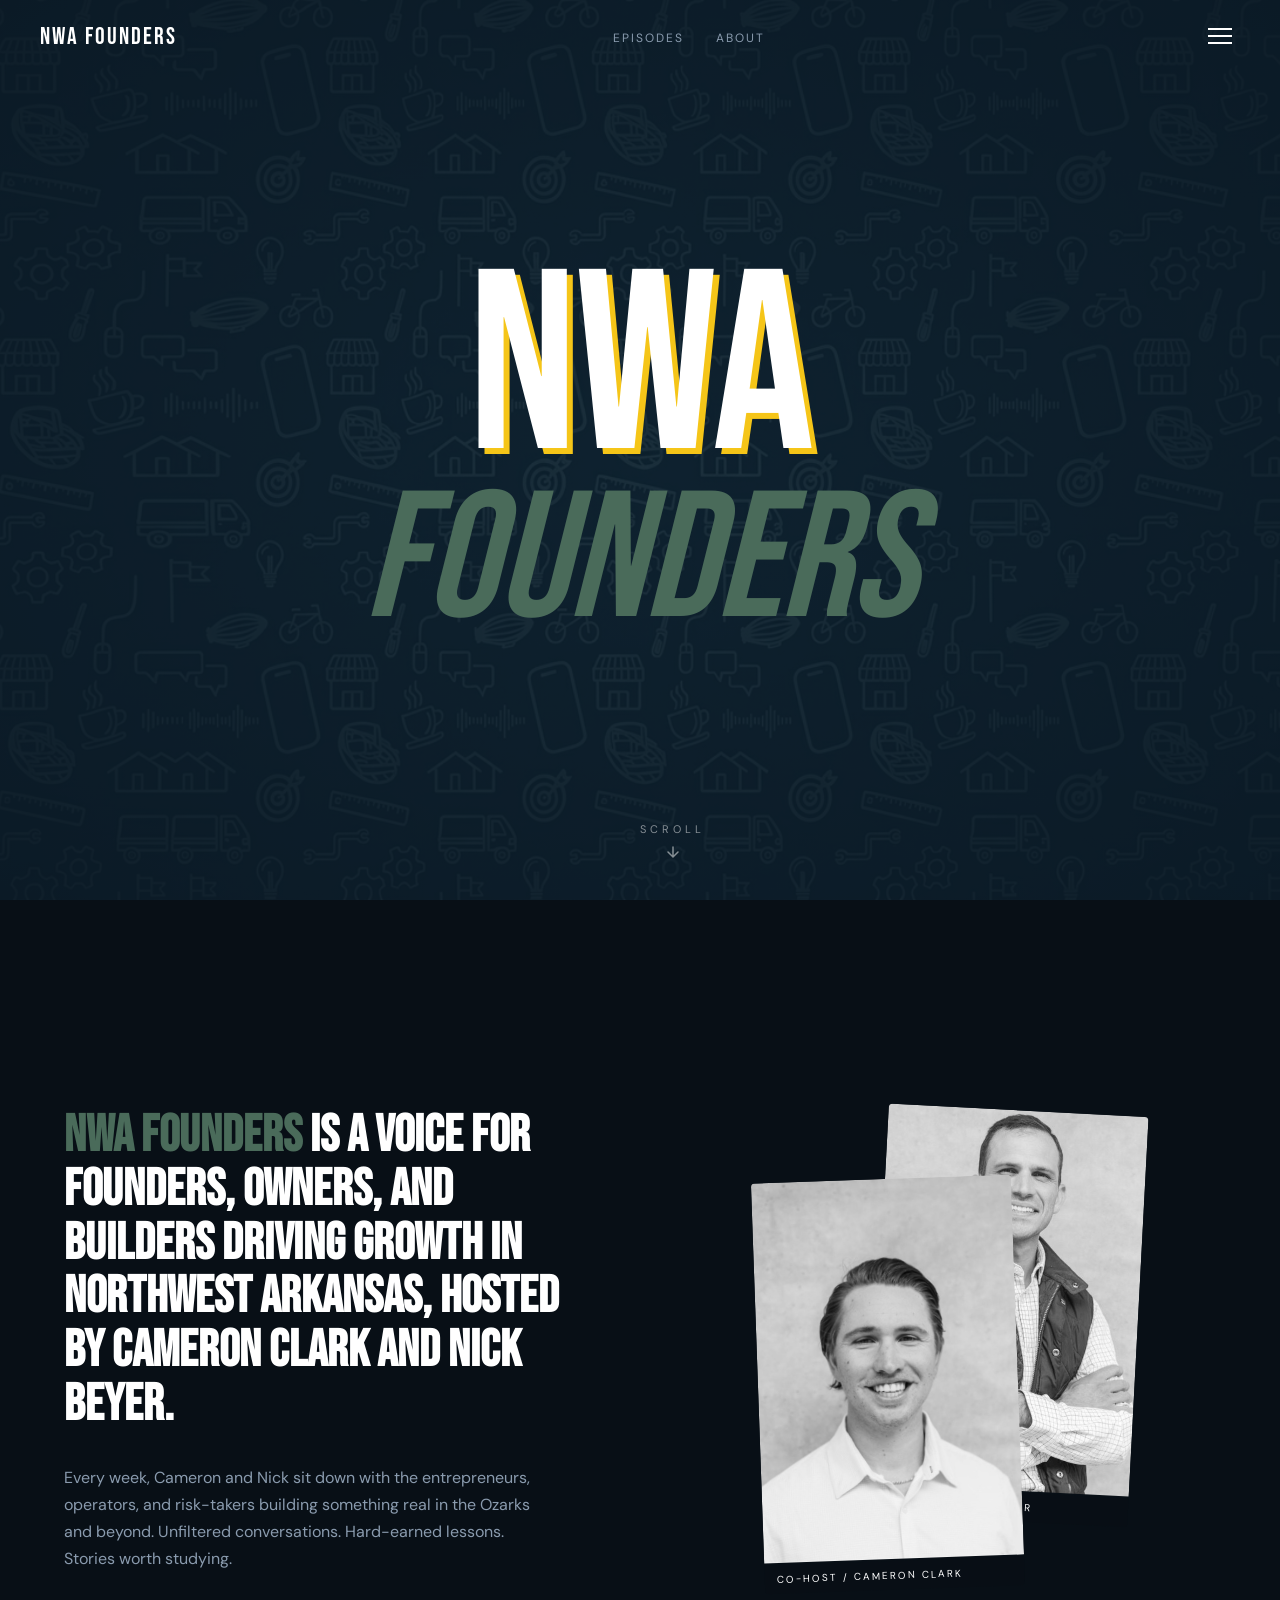
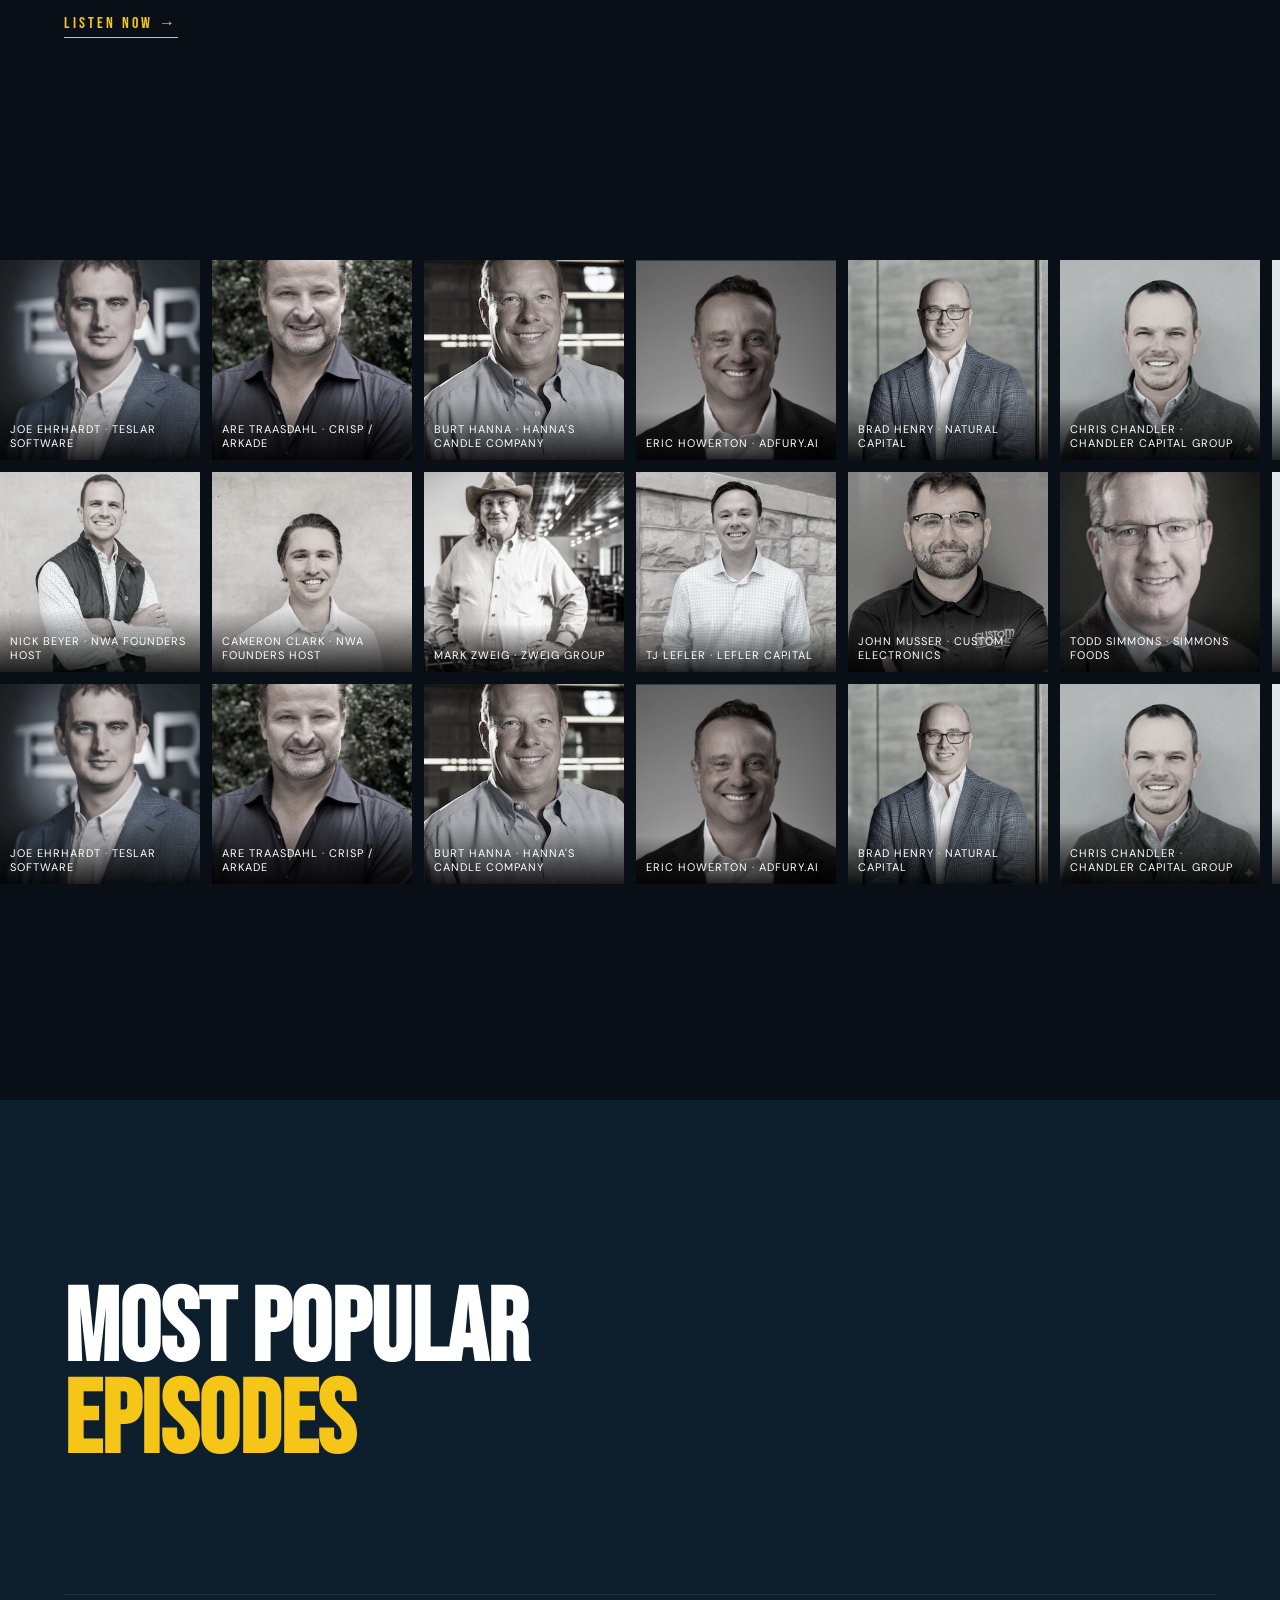
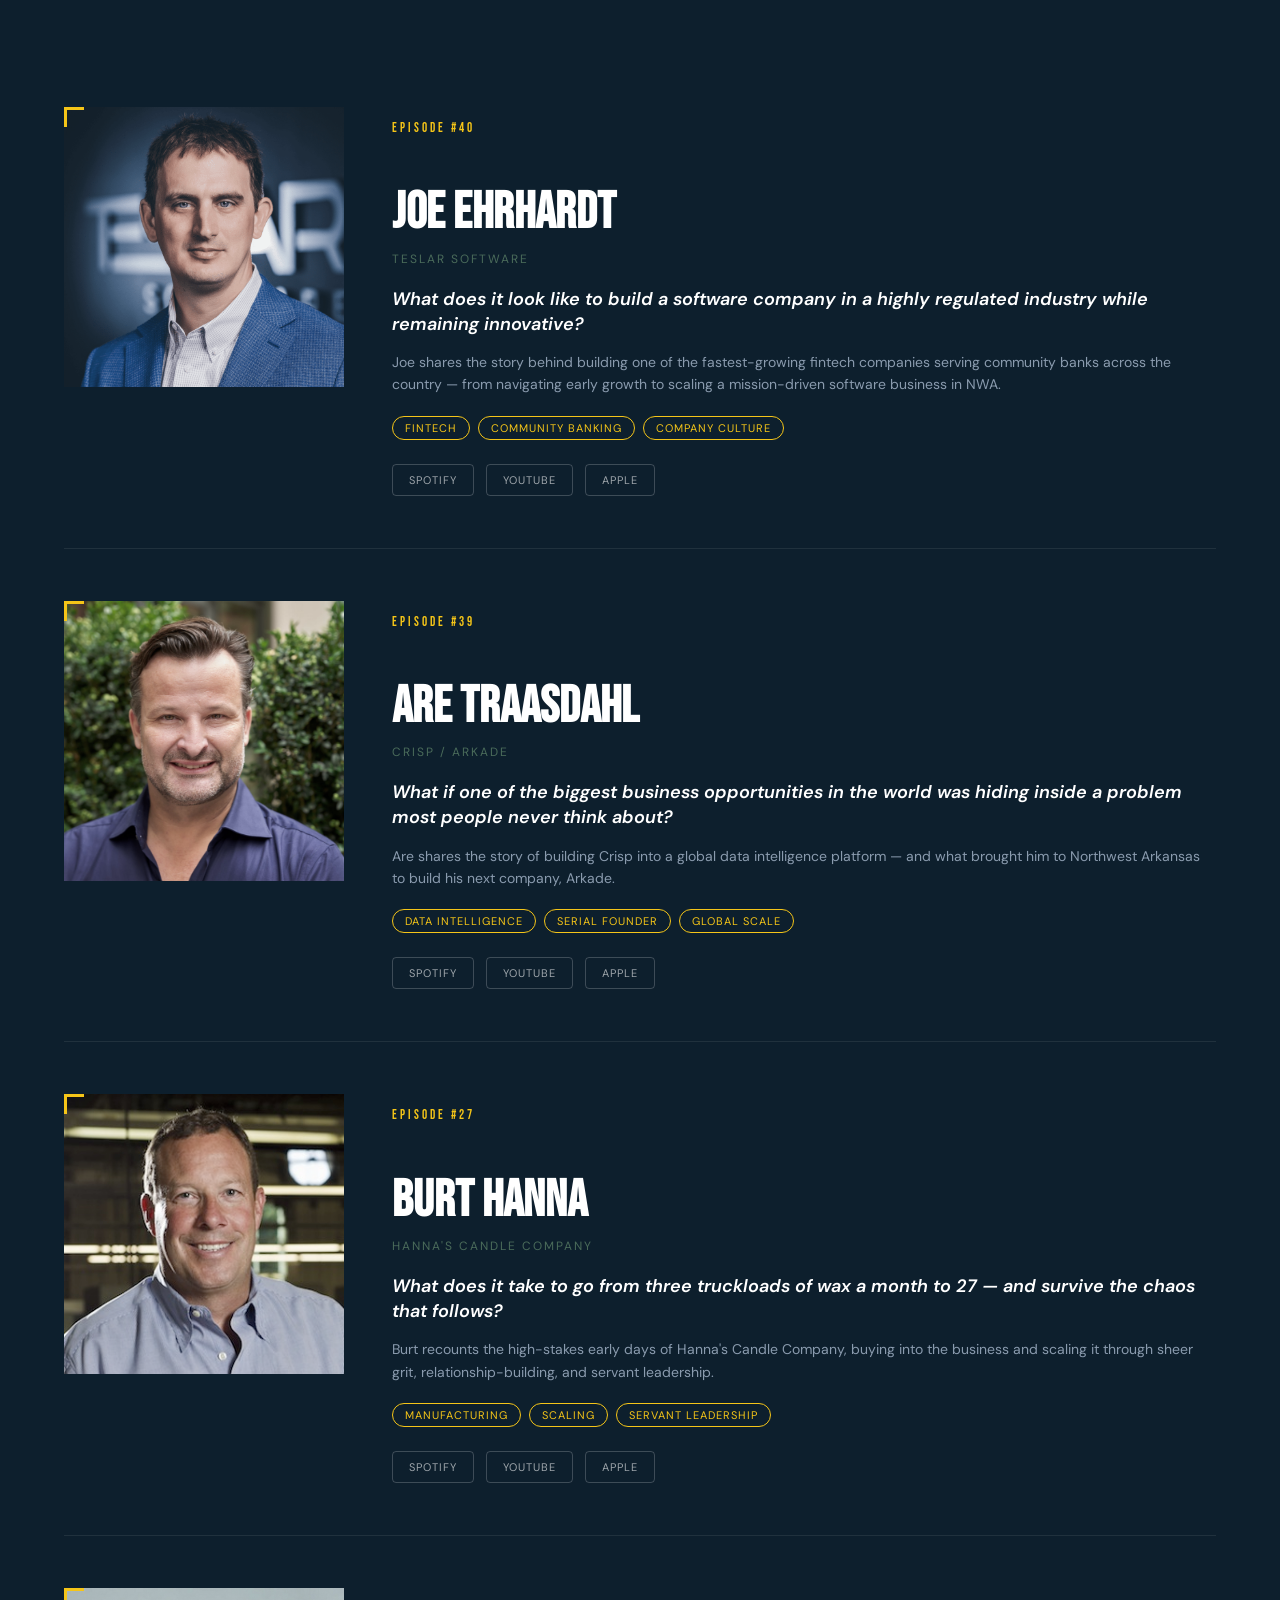
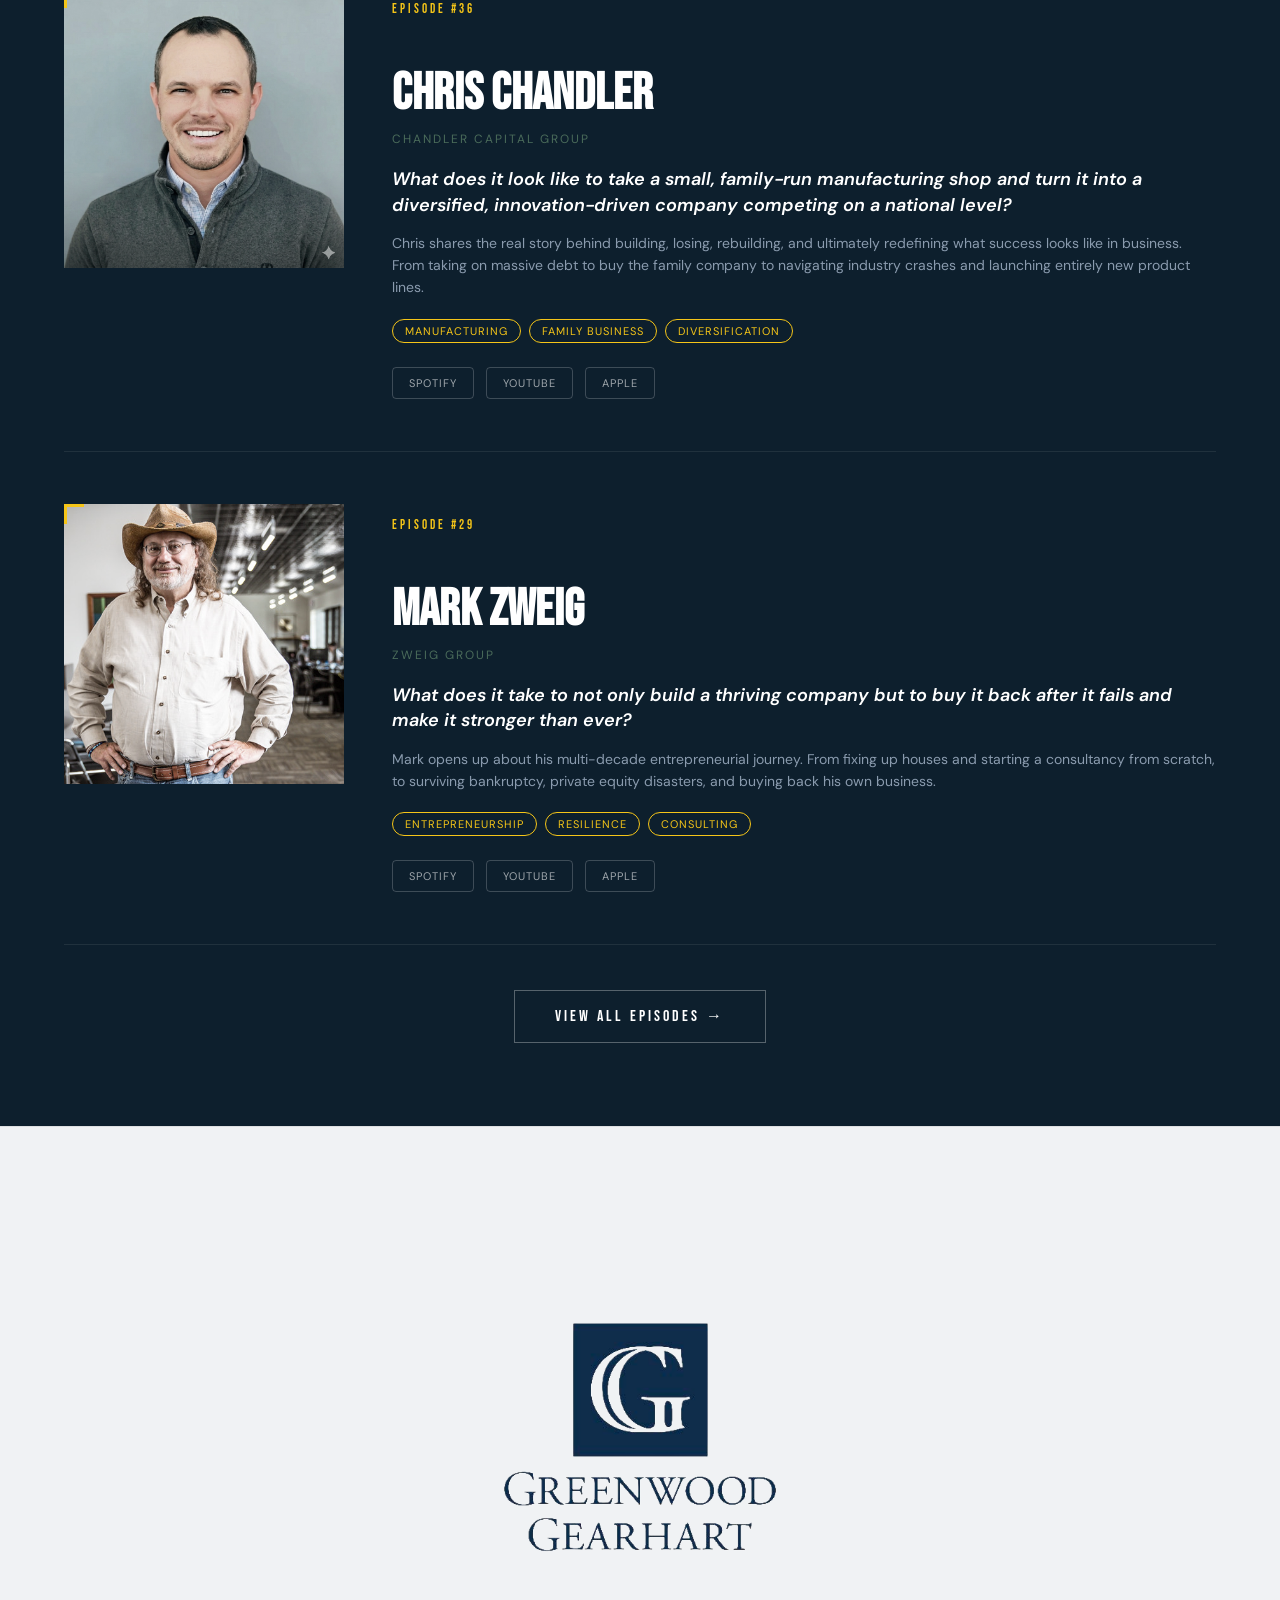
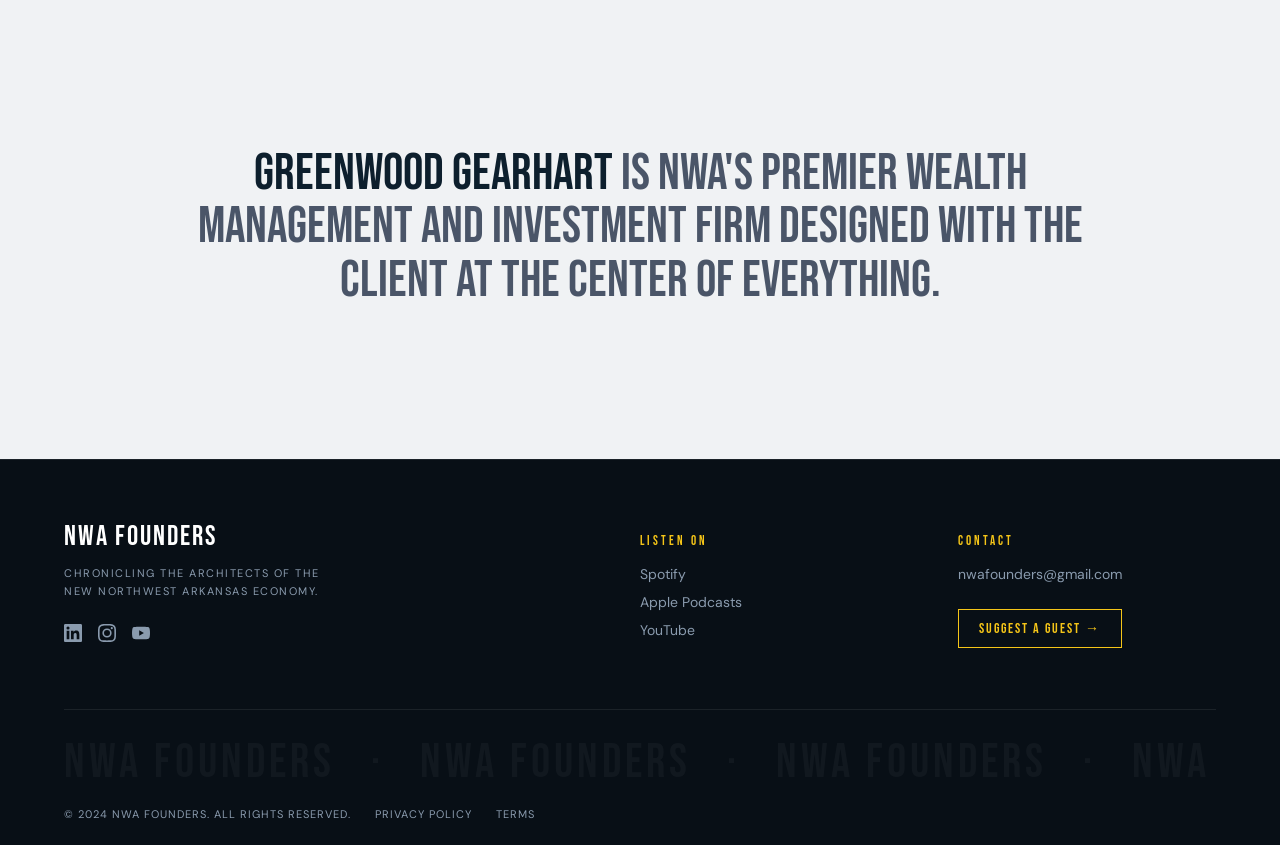
==== index.html @ 48327f78 "Initial build: NWA Founders website" ====
<!DOCTYPE html>
<html lang="en">
<head>
  <meta charset="UTF-8">
  <meta name="viewport" content="width=device-width, initial-scale=1.0">
  <meta name="description" content="NWA Founders — A voice for Founders, Owners &amp; Builders driving growth in Northwest Arkansas. Hosted by Cameron Clark and Nick Beyer.">
  <meta property="og:title" content="NWA Founders Podcast">
  <meta property="og:description" content="A voice for Founders, Owners &amp; Builders in Northwest Arkansas.">
  <meta property="og:image" content="assets/images/sponsor/greenwood-gearheart.png">
  <meta property="og:url" content="https://[username].github.io/nwa-founders">
  <title>NWA Founders</title>
  <link rel="preconnect" href="https://fonts.googleapis.com">
  <link rel="preconnect" href="https://fonts.gstatic.com" crossorigin>
  <link rel="icon" type="image/png" href="assets/images/nwa-founders-logo.jpg">
  <link rel="stylesheet" href="css/styles.css">
  <link rel="stylesheet" href="css/animations.css">
</head>
<body>

  <nav id="main-nav">
    <a href="index.html" class="nav-logo">NWA FOUNDERS</a>
    <ul class="nav-links">
      <li><a href="episodes.html">Episodes</a></li>
      <li><a href="about.html">About</a></li>
    </ul>
    <button class="hamburger" id="hamburger" aria-label="Menu">
      <span></span><span></span><span></span>
    </button>
  </nav>

  <div class="menu-overlay" id="menu-overlay">
    <a href="index.html">Home</a>
    <a href="episodes.html">Episodes</a>
    <a href="about.html">About</a>
    <a href="mailto:nwafounders@gmail.com?subject=Guest Suggestion">Suggest a Guest</a>
    <a href="mailto:nwafounders@gmail.com">Contact</a>
  </div>

  <section id="hero">
    <div class="hero-bg"></div>
    <div class="hero-content">
      <div class="hero-logo animate-in delay-1">
        <span class="hero-nwa">NWA</span>
        <span class="hero-founders">FOUNDERS</span>
      </div>
    </div>
    <div class="hero-scroll animate-in delay-3">
      <span class="scroll-text">SCROLL</span>
      <svg width="16" height="16" viewBox="0 0 16 16" fill="none">
        <path d="M8 3v10M3 8l5 5 5-5" stroke="white" stroke-width="1.5" stroke-linecap="round"/>
      </svg>
    </div>
  </section>

  <section id="about">
    <div class="about-inner">
      <div class="about-left">
        <h2 class="about-statement">
          <span class="about-name">NWA FOUNDERS</span> IS A VOICE FOR FOUNDERS, OWNERS, AND BUILDERS DRIVING GROWTH IN NORTHWEST ARKANSAS, HOSTED BY CAMERON CLARK AND NICK BEYER.
        </h2>
        <p class="about-body">
          Every week, Cameron and Nick sit down with the entrepreneurs, operators, and risk-takers building something real in the Ozarks and beyond. Unfiltered conversations. Hard-earned lessons. Stories worth studying.
        </p>
        <a href="episodes.html" class="about-cta">LISTEN NOW →</a>
      </div>
      <div class="about-right">
        <div class="host-photos">
          <div class="host-card host-back">
            <img src="assets/images/hosts/nick-beyer.jpg" alt="Nick Beyer" loading="lazy" />
            <span class="host-label">CO-HOST / NICK BEYER</span>
          </div>
          <div class="host-card host-front">
            <img src="assets/images/hosts/cameron-clark.jpg" alt="Cameron Clark" loading="lazy" />
            <span class="host-label">CO-HOST / CAMERON CLARK</span>
          </div>
        </div>
      </div>
    </div>
  </section>

  <section id="marquee-section">
    <div class="marquee-row marquee-left">
      <div class="marquee-track" id="track-1"></div>
    </div>
    <div class="marquee-row marquee-right">
      <div class="marquee-track" id="track-2"></div>
    </div>
    <div class="marquee-row marquee-left">
      <div class="marquee-track" id="track-3"></div>
    </div>
  </section>

  <section id="episodes">
    <div class="episodes-header">
      <h2 class="episodes-title">MOST POPULAR<br><span class="episodes-title-gold">EPISODES</span></h2>
    </div>
    <div class="episodes-list" id="featured-episodes">
      <!-- JS will inject 3 hardcoded featured episodes here -->
    </div>
    <div class="episodes-more">
      <a href="episodes.html" class="btn-outline">VIEW ALL EPISODES →</a>
    </div>
  </section>

  <section id="sponsor">
    <div class="sponsor-inner">
      <a href="https://greenwoodgearhart.com" target="_blank" class="sponsor-logo-link">
        <img src="assets/images/sponsor/greenwood-gearheart.png" alt="Greenwood Gearhart" class="sponsor-logo" loading="lazy" />
      </a>
      <p class="sponsor-statement"><span class="sponsor-name">GREENWOOD GEARHART</span> IS NWA'S PREMIER WEALTH MANAGEMENT AND INVESTMENT FIRM DESIGNED WITH THE CLIENT AT THE CENTER OF EVERYTHING.</p>
    </div>
  </section>

  <footer id="footer">
    <div class="footer-inner">
      <div class="footer-brand">
        <span class="footer-logo">NWA FOUNDERS</span>
        <p class="footer-tagline">CHRONICLING THE ARCHITECTS OF THE NEW NORTHWEST ARKANSAS ECONOMY.</p>
        <div class="footer-social">
          <a href="https://www.linkedin.com/company/nwa-founders/" target="_blank" aria-label="LinkedIn">
            <svg width="18" height="18" viewBox="0 0 24 24" fill="currentColor"><path d="M20.447 20.452h-3.554v-5.569c0-1.328-.027-3.037-1.852-3.037-1.853 0-2.136 1.445-2.136 2.939v5.667H9.351V9h3.414v1.561h.046c.477-.9 1.637-1.85 3.37-1.85 3.601 0 4.267 2.37 4.267 5.455v6.286zM5.337 7.433a2.062 2.062 0 01-2.063-2.065 2.064 2.064 0 112.063 2.065zm1.782 13.019H3.555V9h3.564v11.452zM22.225 0H1.771C.792 0 0 .774 0 1.729v20.542C0 23.227.792 24 1.771 24h20.451C23.2 24 24 23.227 24 22.271V1.729C24 .774 23.2 0 22.222 0h.003z"/></svg>
          </a>
          <a href="https://www.instagram.com/NWAFounders" target="_blank" aria-label="Instagram">
            <svg width="18" height="18" viewBox="0 0 24 24" fill="currentColor"><path d="M12 2.163c3.204 0 3.584.012 4.85.07 3.252.148 4.771 1.691 4.919 4.919.058 1.265.069 1.645.069 4.849 0 3.205-.012 3.584-.069 4.849-.149 3.225-1.664 4.771-4.919 4.919-1.266.058-1.644.07-4.85.07-3.204 0-3.584-.012-4.849-.07-3.26-.149-4.771-1.699-4.919-4.92-.058-1.265-.07-1.644-.07-4.849 0-3.204.013-3.583.07-4.849.149-3.227 1.664-4.771 4.919-4.919 1.266-.057 1.645-.069 4.849-.069zm0-2.163c-3.259 0-3.667.014-4.947.072-4.358.2-6.78 2.618-6.98 6.98-.059 1.281-.073 1.689-.073 4.948 0 3.259.014 3.668.072 4.948.2 4.358 2.618 6.78 6.98 6.98 1.281.058 1.689.072 4.948.072 3.259 0 3.668-.014 4.948-.072 4.354-.2 6.782-2.618 6.979-6.98.059-1.28.073-1.689.073-4.948 0-3.259-.014-3.667-.072-4.947-.196-4.354-2.617-6.78-6.979-6.98-1.281-.059-1.69-.073-4.949-.073zm0 5.838a6.162 6.162 0 100 12.324 6.162 6.162 0 000-12.324zM12 16a4 4 0 110-8 4 4 0 010 8zm6.406-11.845a1.44 1.44 0 100 2.881 1.44 1.44 0 000-2.881z"/></svg>
          </a>
          <a href="https://www.youtube.com/channel/UC9_jiHttOOT7O-f7s6WTLXw" target="_blank" aria-label="YouTube">
            <svg width="18" height="18" viewBox="0 0 24 24" fill="currentColor"><path d="M23.495 6.205a3.007 3.007 0 00-2.088-2.088c-1.87-.501-9.396-.501-9.396-.501s-7.507-.01-9.396.501A3.007 3.007 0 00.527 6.205a31.247 31.247 0 00-.522 5.805 31.247 31.247 0 00.522 5.783 3.007 3.007 0 002.088 2.088c1.868.502 9.396.502 9.396.502s7.506 0 9.396-.502a3.007 3.007 0 002.088-2.088 31.247 31.247 0 00.5-5.783 31.247 31.247 0 00-.5-5.805zM9.609 15.601V8.408l6.264 3.602z"/></svg>
          </a>
        </div>
      </div>
      <div class="footer-listen">
        <p class="footer-col-title">LISTEN ON</p>
        <a href="https://open.spotify.com/show/4zJaXxp2mWZzPlL6FvIxiC" target="_blank" class="footer-link">Spotify</a>
        <a href="https://podcasts.apple.com/us/podcast/nwa-founders/id1778543715" target="_blank" class="footer-link">Apple Podcasts</a>
        <a href="https://www.youtube.com/channel/UC9_jiHttOOT7O-f7s6WTLXw" target="_blank" class="footer-link">YouTube</a>
      </div>
      <div class="footer-contact">
        <p class="footer-col-title">CONTACT</p>
        <a href="mailto:nwafounders@gmail.com" class="footer-link">nwafounders@gmail.com</a>
        <a href="mailto:nwafounders@gmail.com?subject=Guest Suggestion" class="footer-cta">SUGGEST A GUEST →</a>
      </div>
    </div>
    <div class="footer-bottom">
      <div class="footer-marquee-text">NWA FOUNDERS &nbsp;&nbsp;·&nbsp;&nbsp; NWA FOUNDERS &nbsp;&nbsp;·&nbsp;&nbsp; NWA FOUNDERS &nbsp;&nbsp;·&nbsp;&nbsp; NWA FOUNDERS &nbsp;&nbsp;·&nbsp;&nbsp; NWA FOUNDERS &nbsp;&nbsp;·&nbsp;&nbsp;</div>
      <div class="footer-legal">
        <span>© 2024 NWA FOUNDERS. ALL RIGHTS RESERVED.</span>
        <a href="#">PRIVACY POLICY</a>
        <a href="#">TERMS</a>
      </div>
    </div>
  </footer>

  <script src="js/marquee.js"></script>
  <script src="js/main.js"></script>
</body>
</html>
---- css/styles.css ----
@import url('https://fonts.googleapis.com/css2?family=Bebas+Neue&family=DM+Sans:ital,opsz,wght@0,9..40,300;0,9..40,400;0,9..40,500;0,9..40,600;1,9..40,400&display=swap');

:root {
  --navy: #0D1F2D;
  --navy-dark: #080F16;
  --navy-mid: #132534;
  --navy-card: #0A1A28;
  --gold: #F5C518;
  --sage: #4A6B5A;
  --white: #FFFFFF;
  --gray: #8A9BAE;
  --border: rgba(255, 255, 255, 0.08);
  --font-display: 'Bebas Neue', sans-serif;
  --font-body: 'DM Sans', sans-serif;
}

*,
*::before,
*::after {
  box-sizing: border-box;
}

body {
  margin: 0;
  padding: 0;
  background: var(--navy);
  color: var(--white);
  font-family: var(--font-body);
}

html {
  scroll-behavior: smooth;
}

section {
  min-height: 100vh;
}

img {
  max-width: 100%;
  display: block;
}

/* ── Navigation ── */
nav {
  position: fixed;
  top: 0;
  width: 100%;
  z-index: 1000;
  padding: 20px 40px;
  display: flex;
  justify-content: space-between;
  align-items: center;
  transition: background 0.3s ease;
}

nav.scrolled {
  background: rgba(8, 15, 22, 0.95);
  backdrop-filter: blur(10px);
  border-bottom: 1px solid var(--border);
}

.nav-logo {
  font-family: var(--font-display);
  font-size: 24px;
  color: var(--white);
  letter-spacing: 2px;
  text-decoration: none;
}

.nav-links {
  display: flex;
  gap: 32px;
  list-style: none;
  margin: 0;
  padding: 0;
}

.nav-links a {
  color: var(--gray);
  font-size: 12px;
  letter-spacing: 2px;
  text-transform: uppercase;
  text-decoration: none;
  transition: color 0.2s;
}

.nav-links a:hover {
  color: var(--white);
}

.hamburger {
  cursor: pointer;
  display: flex;
  flex-direction: column;
  gap: 5px;
  background: none;
  border: none;
  padding: 8px;
}

.hamburger span {
  width: 24px;
  height: 2px;
  background: var(--white);
  display: block;
  transition: all 0.3s ease;
}

.hamburger.open span:nth-child(1) {
  transform: rotate(45deg) translate(5px, 5px);
}

.hamburger.open span:nth-child(2) {
  opacity: 0;
}

.hamburger.open span:nth-child(3) {
  transform: rotate(-45deg) translate(5px, -5px);
}

/* ── Menu Overlay ── */
.menu-overlay {
  position: fixed;
  inset: 0;
  background: rgba(8, 15, 22, 0.98);
  z-index: 999;
  display: flex;
  flex-direction: column;
  justify-content: center;
  align-items: center;
  gap: 40px;
  opacity: 0;
  pointer-events: none;
  transition: opacity 0.3s ease;
}

.menu-overlay.open {
  opacity: 1;
  pointer-events: all;
}

.menu-overlay a {
  font-family: var(--font-display);
  font-size: clamp(36px, 6vw, 72px);
  color: var(--white);
  text-decoration: none;
  letter-spacing: 3px;
  transition: color 0.2s;
}

.menu-overlay a:hover {
  color: var(--gold);
}

/* ── Hero ── */
#hero {
  position: relative;
  height: 100vh;
  display: flex;
  align-items: center;
  justify-content: center;
  overflow: hidden;
}

.hero-bg {
  position: absolute;
  inset: 0;
  background-image: url('../assets/images/background-pattern.png');
  background-size: cover;
  background-position: center;
  opacity: 0.35;
  z-index: 0;
}

.hero-bg::after {
  content: '';
  position: absolute;
  inset: 0;
  background: radial-gradient(ellipse at center, rgba(19, 37, 52, 0.4) 0%, rgba(8, 15, 22, 0.85) 100%);
  z-index: 1;
}

.hero-content {
  position: relative;
  z-index: 2;
  text-align: center;
  display: flex;
  flex-direction: column;
  align-items: center;
}

.hero-logo {
  display: flex;
  flex-direction: column;
  align-items: center;
  line-height: 0.88;
}

.hero-nwa {
  font-family: var(--font-display);
  font-size: clamp(120px, 20vw, 280px);
  color: var(--white);
  letter-spacing: -2px;
  display: block;
  text-shadow: 6px 6px 0px var(--gold);
}

.hero-founders {
  font-family: var(--font-display);
  font-size: clamp(80px, 14vw, 200px);
  color: var(--sage);
  letter-spacing: -1px;
  display: block;
  font-style: italic;
}

.hero-scroll {
  position: absolute;
  bottom: 40px;
  left: 50%;
  transform: translateX(-50%);
  display: flex;
  flex-direction: column;
  align-items: center;
  gap: 8px;
  z-index: 2;
}

.scroll-text {
  font-family: var(--font-body);
  font-size: 11px;
  letter-spacing: 4px;
  color: rgba(255, 255, 255, 0.5);
  text-transform: uppercase;
}

.hero-scroll svg {
  animation: bounce 1.5s ease-in-out infinite;
}

.hero-scroll svg path {
  stroke: rgba(255, 255, 255, 0.5);
}

/* ── About ── */
#about {
  background: var(--navy-dark);
  min-height: 100vh;
  display: flex;
  align-items: center;
  padding: 80px 5vw;
}

.about-inner {
  display: grid;
  grid-template-columns: 1fr 1fr;
  gap: 80px;
  max-width: 1440px;
  margin: 0 auto;
  width: 100%;
  align-items: center;
}

.about-statement {
  font-family: var(--font-display);
  font-size: clamp(28px, 4vw, 56px);
  line-height: 1.05;
  color: var(--white);
  margin-bottom: 32px;
}

.about-name {
  color: var(--sage);
}

.about-body {
  font-family: var(--font-body);
  font-size: 16px;
  color: var(--gray);
  line-height: 1.7;
  max-width: 480px;
  margin-bottom: 40px;
}

.about-cta {
  font-family: var(--font-display);
  font-size: 16px;
  letter-spacing: 3px;
  color: var(--gold);
  text-decoration: none;
  border-bottom: 1px solid var(--gold);
  padding-bottom: 4px;
  transition: opacity 0.2s;
}

.about-cta:hover {
  opacity: 0.7;
}

.about-right {
  display: flex;
  justify-content: center;
  align-items: center;
}

.host-photos {
  position: relative;
  width: 380px;
  height: 480px;
}

.host-card {
  position: absolute;
  width: 260px;
  overflow: hidden;
  border-radius: 4px;
}

.host-card img {
  width: 100%;
  height: 380px;
  object-fit: cover;
  object-position: top;
  filter: grayscale(100%);
}

.host-label {
  display: block;
  background: rgba(8, 15, 22, 0.9);
  color: var(--white);
  font-family: var(--font-body);
  font-size: 10px;
  letter-spacing: 2px;
  text-transform: uppercase;
  padding: 8px 12px;
  margin-top: 2px;
}

.host-back {
  top: 0;
  right: 0;
  transform: rotate(3deg);
  z-index: 1;
}

.host-front {
  bottom: 0;
  left: 0;
  transform: rotate(-2deg);
  z-index: 2;
}

.host-card:hover {
  z-index: 3;
  transition: transform 0.3s ease;
}

.host-front:hover {
  transform: rotate(-2deg) scale(1.02);
}

/* ── Marquee ── */
#marquee-section {
  background: var(--navy-dark);
  padding: 60px 0;
  overflow: hidden;
}

.marquee-row {
  overflow: hidden;
  margin-bottom: 12px;
}

.marquee-track {
  display: flex;
  gap: 12px;
  width: max-content;
}

.marquee-left .marquee-track {
  animation: marqueeLeft 30s linear infinite;
}

.marquee-right .marquee-track {
  animation: marqueeRight 30s linear infinite;
}

.marquee-tile {
  width: 200px;
  height: 200px;
  flex-shrink: 0;
  overflow: hidden;
  position: relative;
  background: var(--navy-mid);
}

.marquee-tile img {
  width: 100%;
  height: 100%;
  object-fit: cover;
  filter: grayscale(80%);
  transition: filter 0.3s;
}

.marquee-tile:hover img {
  filter: grayscale(0%);
}

.marquee-tile-label {
  position: absolute;
  bottom: 0;
  left: 0;
  right: 0;
  background: linear-gradient(transparent, rgba(0, 0, 0, 0.85));
  padding: 24px 10px 10px;
  font-family: var(--font-body);
  font-size: 11px;
  letter-spacing: 1px;
  text-transform: uppercase;
  color: var(--white);
}

/* ── Episodes ── */
#episodes {
  background: var(--navy);
  padding: 100px 5vw;
}

.episodes-header {
  max-width: 1440px;
  margin: 0 auto 60px;
  padding-bottom: 40px;
  border-bottom: 1px solid var(--border);
}

.episodes-title {
  font-family: var(--font-display);
  font-size: clamp(48px, 8vw, 120px);
  line-height: 0.9;
  color: var(--white);
}

.episodes-title-gold {
  color: var(--gold);
  display: block;
}

.episodes-list {
  max-width: 1440px;
  margin: 0 auto;
}

.episode-card {
  display: grid;
  grid-template-columns: 280px 1fr;
  gap: 48px;
  padding: 52px 0;
  border-bottom: 1px solid var(--border);
  transition: background 0.3s;
}

.episode-card:hover {
  background: var(--navy-card);
  padding-left: 20px;
  padding-right: 20px;
  margin: 0 -20px;
  border-radius: 4px;
}

.episode-img {
  position: relative;
  width: 280px;
  height: 280px;
  overflow: hidden;
  flex-shrink: 0;
}

.episode-img img {
  width: 100%;
  height: 100%;
  object-fit: cover;
  object-position: top;
  filter: grayscale(30%);
  transition: filter 0.3s;
}

.episode-card:hover .episode-img img {
  filter: grayscale(0%);
}

.episode-img-corner {
  position: absolute;
  top: 0;
  left: 0;
  width: 20px;
  height: 20px;
  border-top: 3px solid var(--gold);
  border-left: 3px solid var(--gold);
}

.episode-num {
  font-family: var(--font-display);
  font-size: 13px;
  letter-spacing: 3px;
  color: var(--gold);
  margin-bottom: 10px;
}

.episode-guest {
  font-family: var(--font-display);
  font-size: clamp(32px, 4vw, 56px);
  color: var(--white);
  line-height: 1;
  margin-bottom: 6px;
}

.episode-company {
  font-family: var(--font-body);
  font-size: 12px;
  letter-spacing: 2px;
  text-transform: uppercase;
  color: var(--sage);
  margin-bottom: 20px;
}

.episode-hook {
  font-family: var(--font-body);
  font-size: 18px;
  color: var(--white);
  font-style: italic;
  font-weight: 600;
  line-height: 1.4;
  margin-bottom: 14px;
}

.episode-desc {
  font-family: var(--font-body);
  font-size: 14px;
  color: var(--gray);
  line-height: 1.6;
  margin-bottom: 20px;
  display: -webkit-box;
  -webkit-line-clamp: 3;
  -webkit-box-orient: vertical;
  overflow: hidden;
}

.episode-tags {
  display: flex;
  flex-wrap: wrap;
  gap: 8px;
  margin-bottom: 24px;
}

.episode-tag {
  border: 1px solid var(--gold);
  color: var(--gold);
  font-size: 11px;
  padding: 4px 12px;
  border-radius: 20px;
  font-family: var(--font-body);
  letter-spacing: 1px;
}

.episode-platforms {
  display: flex;
  gap: 12px;
}

.platform-btn {
  border: 1px solid rgba(255, 255, 255, 0.2);
  color: rgba(255, 255, 255, 0.6);
  font-size: 11px;
  padding: 8px 16px;
  border-radius: 4px;
  text-decoration: none;
  font-family: var(--font-body);
  letter-spacing: 1px;
  text-transform: uppercase;
  transition: all 0.2s;
}

.platform-btn:hover {
  border-color: var(--gold);
  color: var(--gold);
}

.episodes-more {
  max-width: 1440px;
  margin: 60px auto 0;
  text-align: center;
}

.btn-outline {
  border: 1px solid rgba(255, 255, 255, 0.3);
  color: var(--white);
  font-family: var(--font-display);
  font-size: 16px;
  letter-spacing: 3px;
  padding: 16px 40px;
  text-decoration: none;
  transition: all 0.3s;
}

.btn-outline:hover {
  border-color: var(--gold);
  color: var(--gold);
}

/* ── Interior Page Hero ── */
.page-hero {
  height: 40vh;
  min-height: 280px;
  background: var(--navy-dark);
  display: flex;
  flex-direction: column;
  align-items: center;
  justify-content: center;
  text-align: center;
  padding-top: 80px;
}

.page-hero-label {
  font-family: var(--font-display);
  font-size: 13px;
  letter-spacing: 4px;
  color: var(--gold);
  margin-bottom: 12px;
}

.page-hero-title {
  font-family: var(--font-display);
  font-size: clamp(48px, 10vw, 120px);
  color: var(--white);
  line-height: 0.9;
}

/* ── Archive Section ── */
#archive {
  background: var(--navy);
  padding: 60px 5vw;
}

/* ── Search ── */
.search-wrap {
  max-width: 1440px;
  margin: 0 auto 60px;
}

.search-input {
  width: 100%;
  background: var(--navy-mid);
  border: 1px solid var(--border);
  color: var(--white);
  font-family: var(--font-body);
  font-size: 15px;
  padding: 16px 24px;
  outline: none;
  transition: border-color 0.2s;
}

.search-input::placeholder {
  color: var(--gray);
}

.search-input:focus {
  border-color: var(--gold);
}

/* ── About Page: Hosts ── */
#hosts {
  background: var(--navy-dark);
  padding: 100px 5vw;
}

.hosts-grid {
  display: grid;
  grid-template-columns: 1fr 1fr;
  gap: 80px;
  max-width: 1440px;
  margin: 0 auto;
}

.host-col-photo {
  width: 100%;
  aspect-ratio: 3 / 4;
  object-fit: cover;
  object-position: top;
  display: block;
  margin-bottom: 32px;
}

.host-col-name {
  font-family: var(--font-display);
  font-size: 48px;
  color: var(--white);
  line-height: 1;
  margin-bottom: 8px;
}

.host-col-title {
  font-family: var(--font-body);
  font-size: 13px;
  letter-spacing: 2px;
  text-transform: uppercase;
  color: var(--sage);
  margin-bottom: 28px;
}

.host-col-bio {
  font-family: var(--font-body);
  font-size: 16px;
  color: var(--gray);
  line-height: 1.7;
}

/* ── Stats Bar ── */
#stats {
  background: var(--navy-mid);
  border-top: 1px solid var(--border);
  border-bottom: 1px solid var(--border);
  padding: 60px 5vw;
}

.stats-grid {
  display: grid;
  grid-template-columns: repeat(3, 1fr);
  gap: 40px;
  max-width: 1440px;
  margin: 0 auto;
  text-align: center;
}

.stat-number {
  font-family: var(--font-display);
  font-size: clamp(56px, 8vw, 96px);
  color: var(--gold);
  line-height: 1;
  display: block;
  margin-bottom: 8px;
}

.stat-label {
  font-family: var(--font-body);
  font-size: 13px;
  letter-spacing: 2px;
  text-transform: uppercase;
  color: var(--white);
}

/* ── Mission ── */
#mission {
  background: var(--navy);
  padding: 120px 5vw;
  text-align: center;
}

.mission-quote {
  font-family: var(--font-display);
  font-size: clamp(36px, 5vw, 72px);
  color: var(--white);
  font-style: italic;
  line-height: 1.1;
  max-width: 900px;
  margin: 0 auto;
}

/* ── Contact ── */
#contact {
  background: var(--navy-dark);
  padding: 100px 5vw;
  text-align: center;
  border-top: 1px solid var(--border);
}

.contact-label {
  font-family: var(--font-display);
  font-size: 13px;
  letter-spacing: 4px;
  color: var(--gray);
  margin-bottom: 24px;
}

.contact-email {
  font-family: var(--font-display);
  font-size: clamp(28px, 4vw, 48px);
  color: var(--gold);
  text-decoration: none;
  display: block;
  margin-bottom: 40px;
  transition: opacity 0.2s;
}

.contact-email:hover {
  opacity: 0.7;
}

/* ── Sponsor ── */
#sponsor {
  background: #F0F2F4;
  padding: 100px 5vw;
  border-top: 1px solid rgba(0, 0, 0, 0.08);
}

.sponsor-inner {
  display: flex;
  flex-direction: column;
  align-items: center;
  text-align: center;
  gap: 48px;
  max-width: 900px;
  margin: 0 auto;
}

.sponsor-logo {
  max-width: 420px;
  height: auto;
  display: block;
  margin: 0 auto;
}

.sponsor-statement {
  font-family: 'Bebas Neue', sans-serif;
  font-size: clamp(28px, 4vw, 56px);
  line-height: 1.05;
  color: #4A5568;
  text-align: center;
}

.sponsor-name {
  color: #0D1F2D;
}

/* ── Footer ── */
#footer {
  background: var(--navy-dark);
  border-top: 1px solid var(--border);
  padding: 60px 5vw 0;
}

.footer-inner {
  display: grid;
  grid-template-columns: 2fr 1fr 1fr;
  gap: 60px;
  max-width: 1440px;
  margin: 0 auto;
  padding-bottom: 60px;
}

.footer-logo {
  font-family: var(--font-display);
  font-size: 28px;
  color: var(--white);
  letter-spacing: 2px;
  display: block;
  margin-bottom: 12px;
}

.footer-tagline {
  font-family: var(--font-body);
  font-size: 11px;
  letter-spacing: 1.5px;
  color: var(--gray);
  text-transform: uppercase;
  line-height: 1.6;
  margin-bottom: 24px;
  max-width: 280px;
}

.footer-social {
  display: flex;
  gap: 16px;
}

.footer-social a {
  color: var(--gray);
  transition: color 0.2s;
}

.footer-social a:hover {
  color: var(--gold);
}

.footer-col-title {
  font-family: var(--font-display);
  font-size: 13px;
  letter-spacing: 3px;
  color: var(--gold);
  margin-bottom: 16px;
}

.footer-link {
  display: block;
  font-family: var(--font-body);
  font-size: 14px;
  color: var(--gray);
  text-decoration: none;
  margin-bottom: 10px;
  transition: color 0.2s;
}

.footer-link:hover {
  color: var(--white);
}

.footer-cta {
  display: inline-block;
  margin-top: 16px;
  font-family: var(--font-display);
  font-size: 14px;
  letter-spacing: 2px;
  color: var(--gold);
  text-decoration: none;
  border: 1px solid var(--gold);
  padding: 10px 20px;
  transition: all 0.2s;
}

.footer-cta:hover {
  background: var(--gold);
  color: var(--navy-dark);
}

.footer-bottom {
  border-top: 1px solid var(--border);
  padding: 24px 0;
  max-width: 1440px;
  margin: 0 auto;
}

.footer-marquee-text {
  font-family: var(--font-display);
  font-size: 48px;
  color: rgba(255, 255, 255, 0.04);
  white-space: nowrap;
  overflow: hidden;
  letter-spacing: 4px;
  margin-bottom: 16px;
}

.footer-legal {
  display: flex;
  gap: 24px;
  align-items: center;
}

.footer-legal span {
  font-family: var(--font-body);
  font-size: 11px;
  color: var(--gray);
  letter-spacing: 1px;
}

.footer-legal a {
  font-family: var(--font-body);
  font-size: 11px;
  color: var(--gray);
  text-decoration: none;
  letter-spacing: 1px;
}

.footer-legal a:hover {
  color: var(--white);
}

/* ── Scroll Animations ── */
.episode-card,
.about-inner {
  opacity: 0;
  transform: translateY(30px);
  transition: opacity 0.6s ease, transform 0.6s ease;
}

.episode-card.in-view,
.about-inner.in-view {
  opacity: 1;
  transform: translateY(0);
}

/* ── Responsive ── */
@media (max-width: 768px) {
  nav {
    padding: 16px 20px;
  }

  .hero-nwa {
    font-size: clamp(80px, 22vw, 140px);
  }

  .hero-founders {
    font-size: clamp(56px, 16vw, 100px);
  }

  .about-inner {
    grid-template-columns: 1fr;
  }

  .host-photos {
    width: 100%;
    height: 360px;
    margin-top: 40px;
  }

  .hosts-grid {
    grid-template-columns: 1fr;
  }

  .episode-card {
    grid-template-columns: 1fr;
  }

  .episode-img {
    width: 100%;
    height: 240px;
  }

  .footer-inner {
    grid-template-columns: 1fr;
  }

  .stats-grid {
    grid-template-columns: 1fr;
    gap: 24px;
  }

  #about,
  #episodes,
  #archive,
  #hosts,
  #stats,
  #mission,
  #contact {
    padding: 60px 24px;
  }

  #sponsor {
    padding: 60px 24px;
  }

  #footer {
    padding: 60px 24px 0;
  }

  .sponsor-inner {
    flex-direction: column;
    gap: 32px;
  }
}
---- css/animations.css ----
@keyframes fadeSlideUp {
  from {
    opacity: 0;
    transform: translateY(40px);
  }
  to {
    opacity: 1;
    transform: translateY(0);
  }
}

@keyframes bounce {
  0%, 100% {
    transform: translateY(0);
  }
  50% {
    transform: translateY(-8px);
  }
}

@keyframes marqueeLeft {
  from {
    transform: translateX(0);
  }
  to {
    transform: translateX(-50%);
  }
}

@keyframes marqueeRight {
  from {
    transform: translateX(-50%);
  }
  to {
    transform: translateX(0);
  }
}

.animate-in {
  opacity: 0;
  animation: fadeSlideUp 0.8s ease forwards;
}

.delay-1 {
  animation-delay: 0.2s;
}

.delay-2 {
  animation-delay: 0.5s;
}

.delay-3 {
  animation-delay: 0.8s;
}
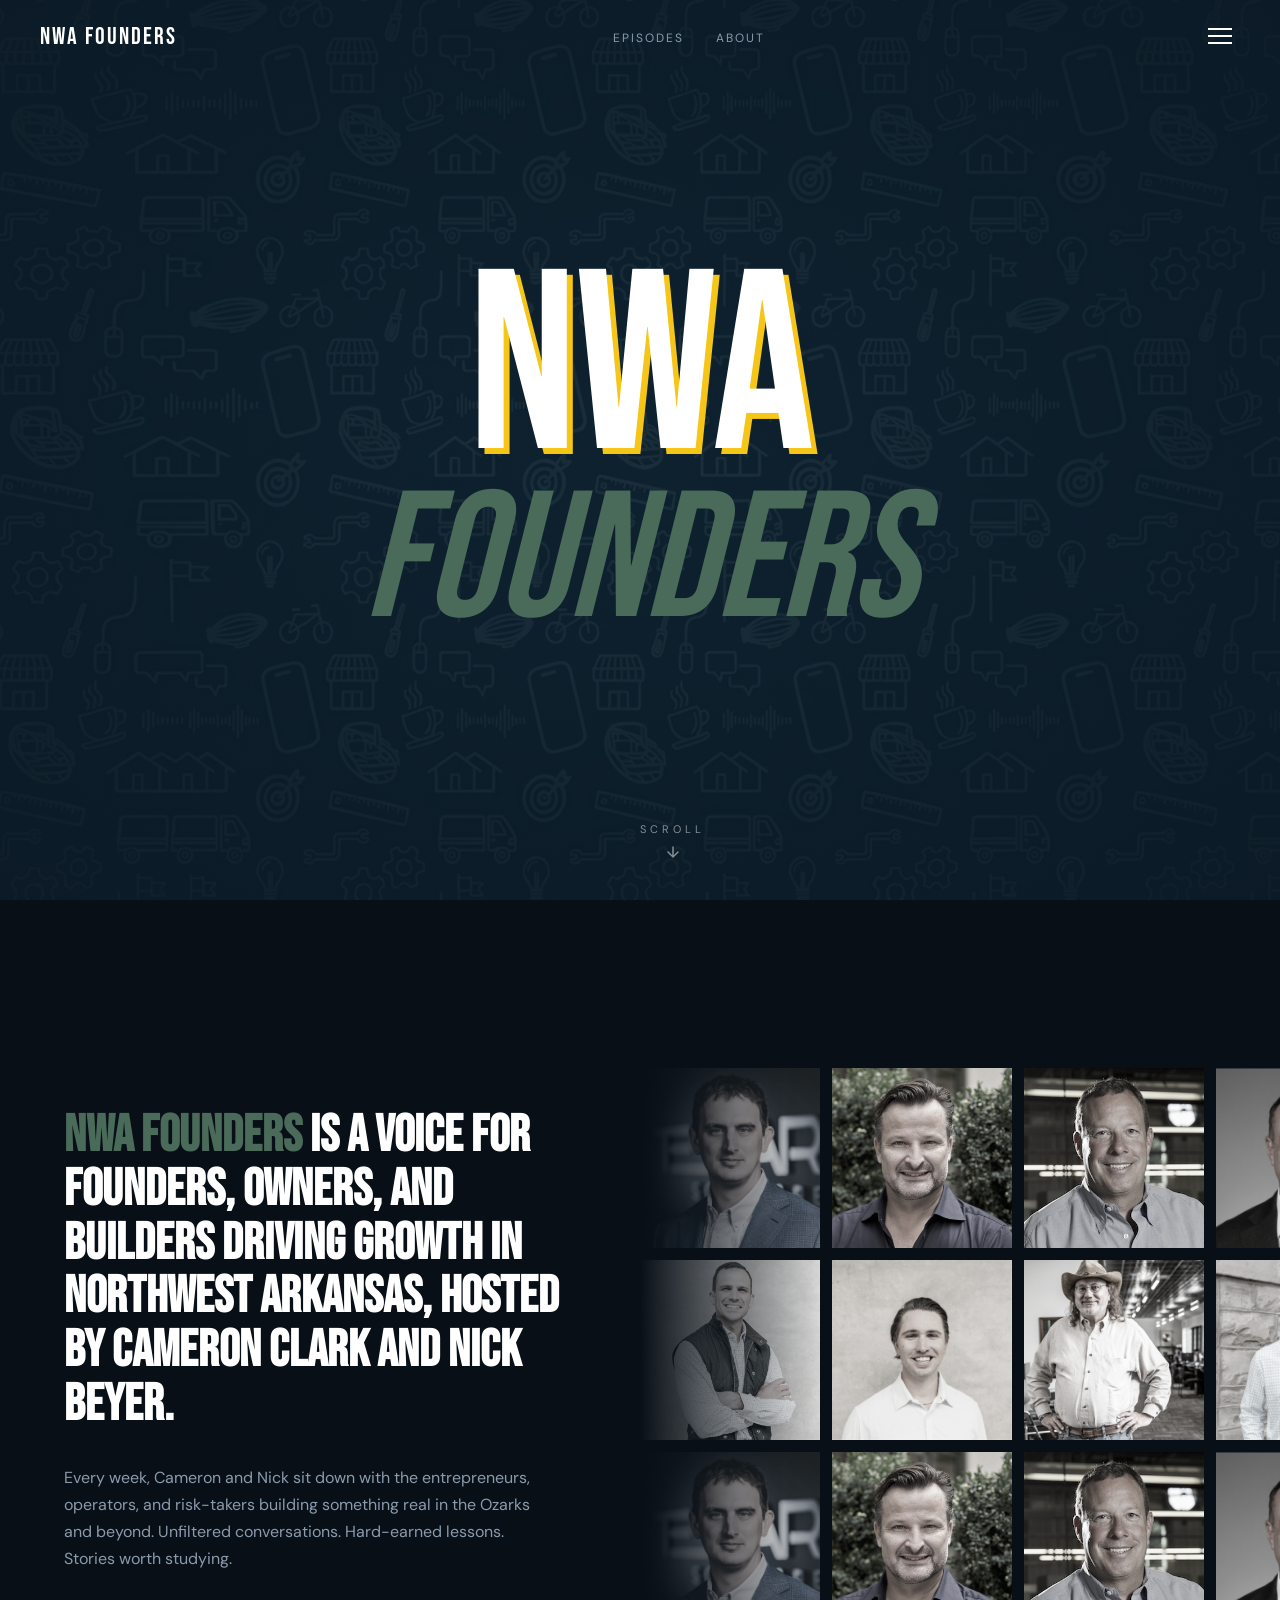
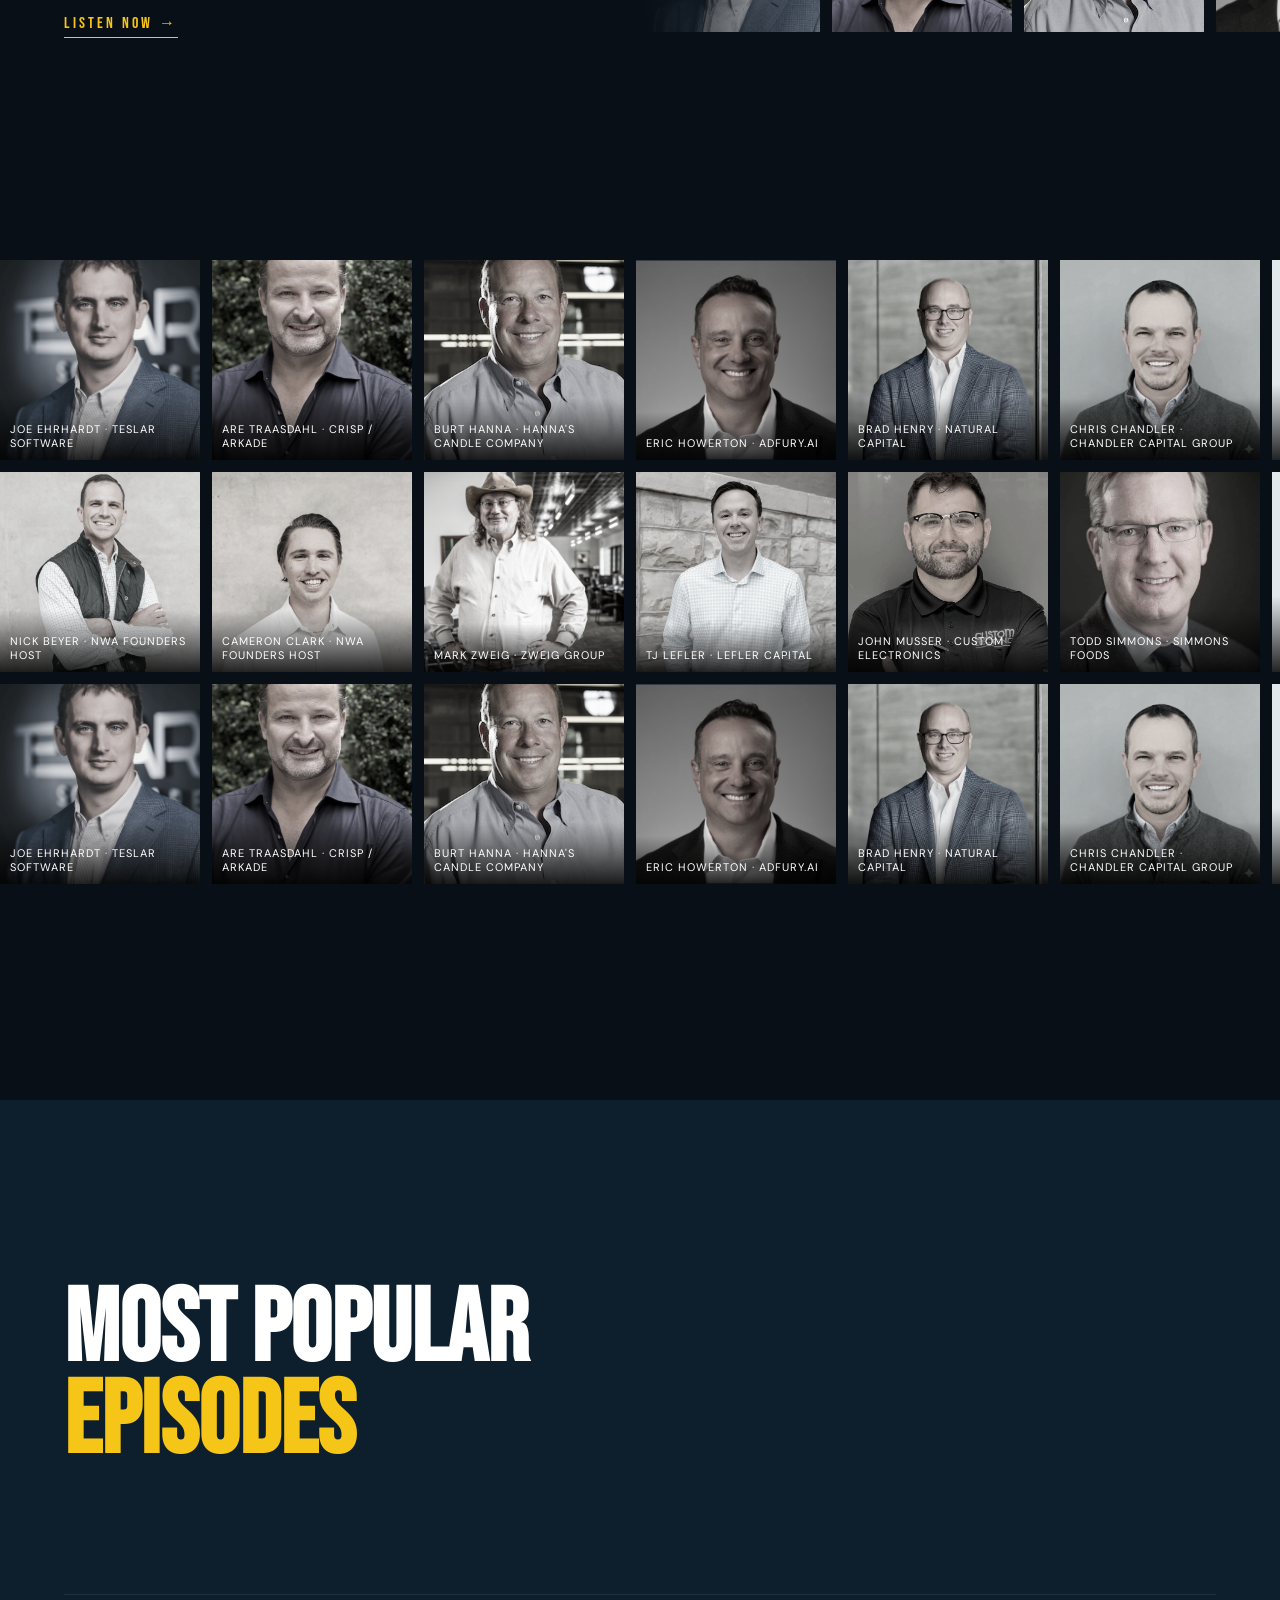
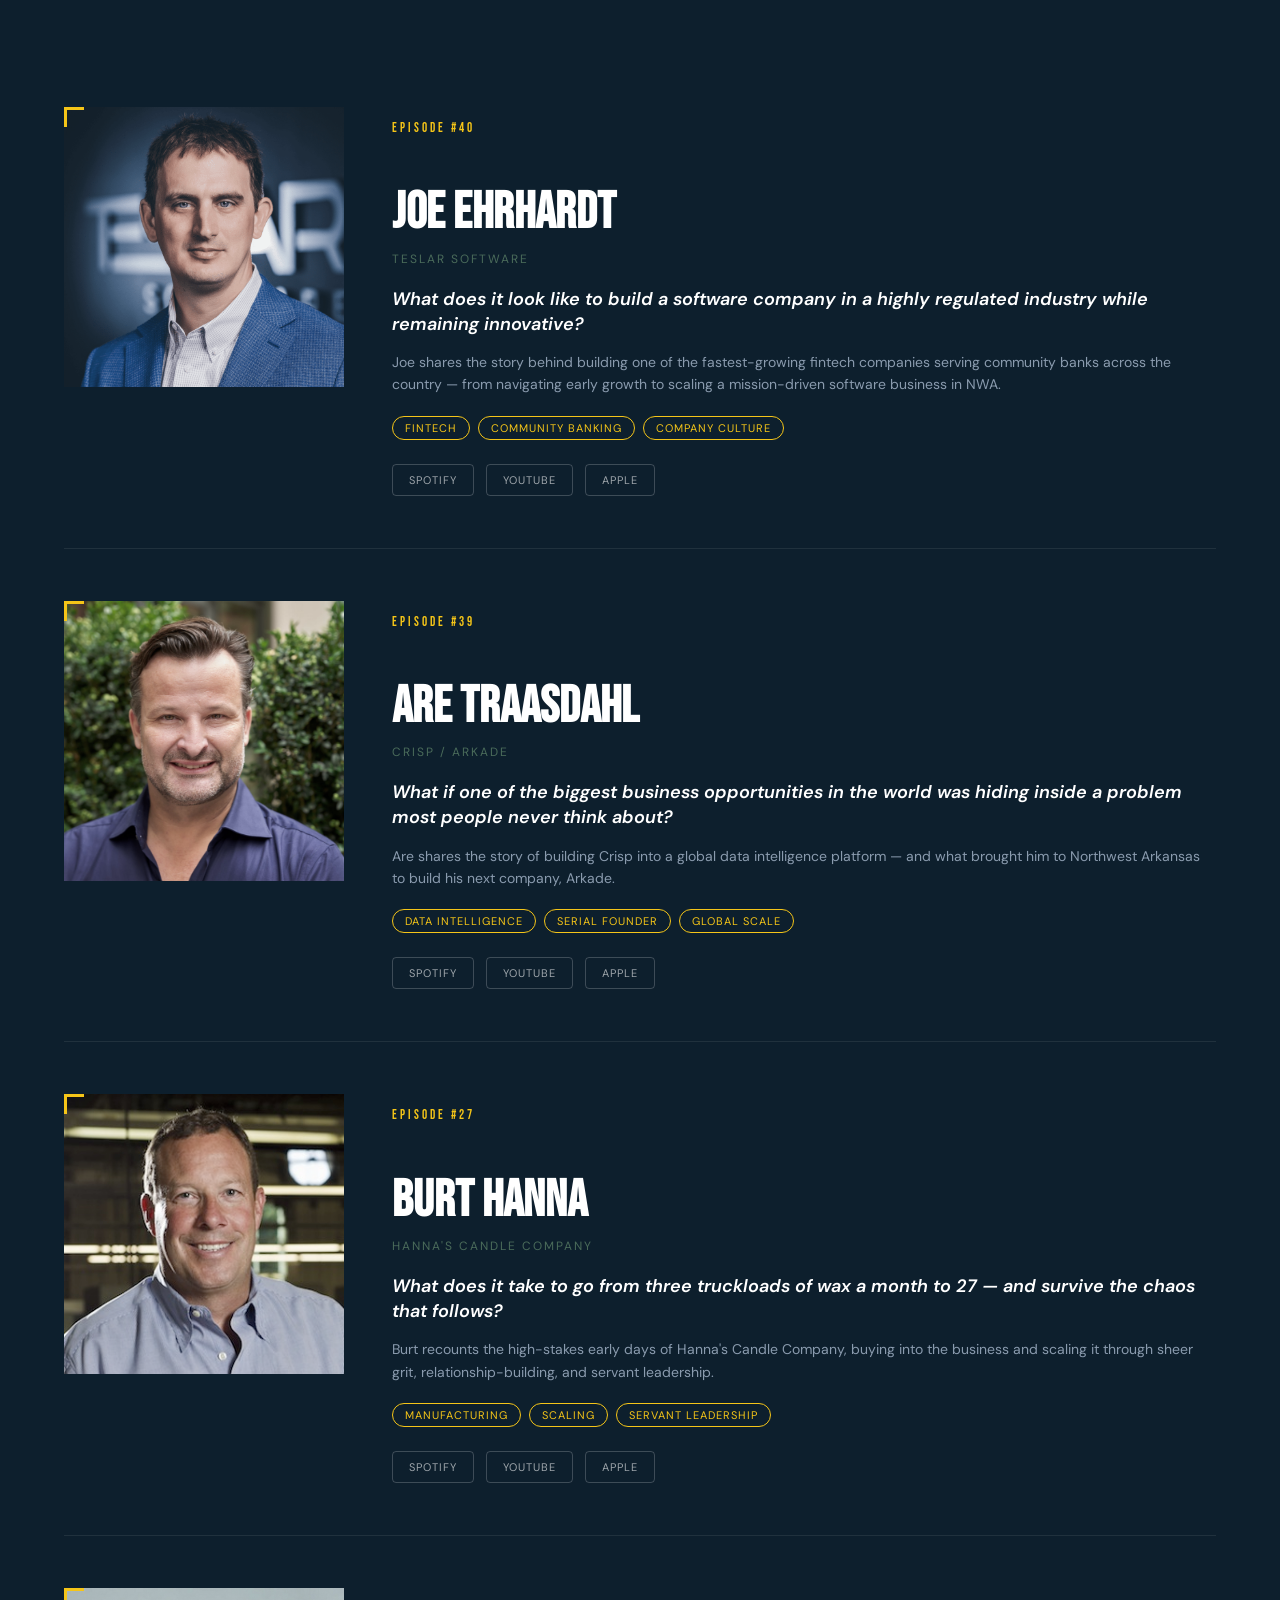
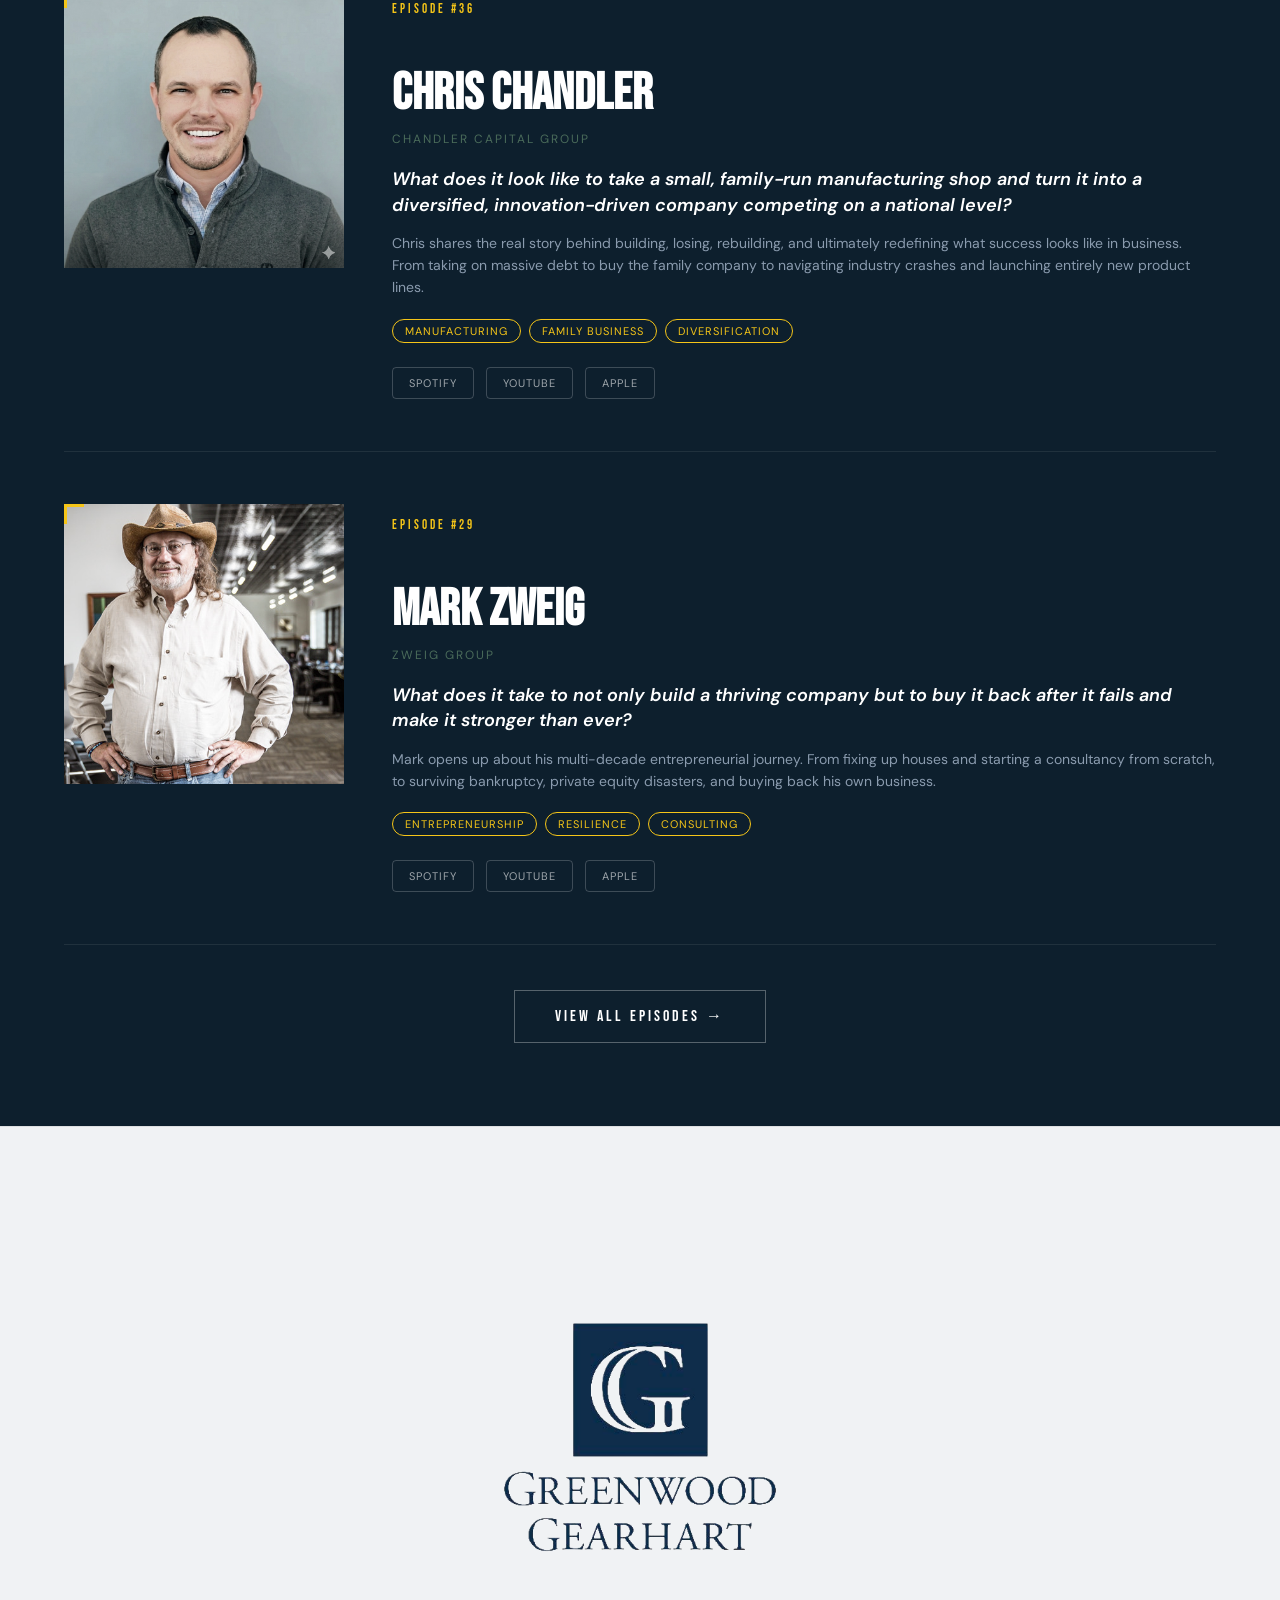
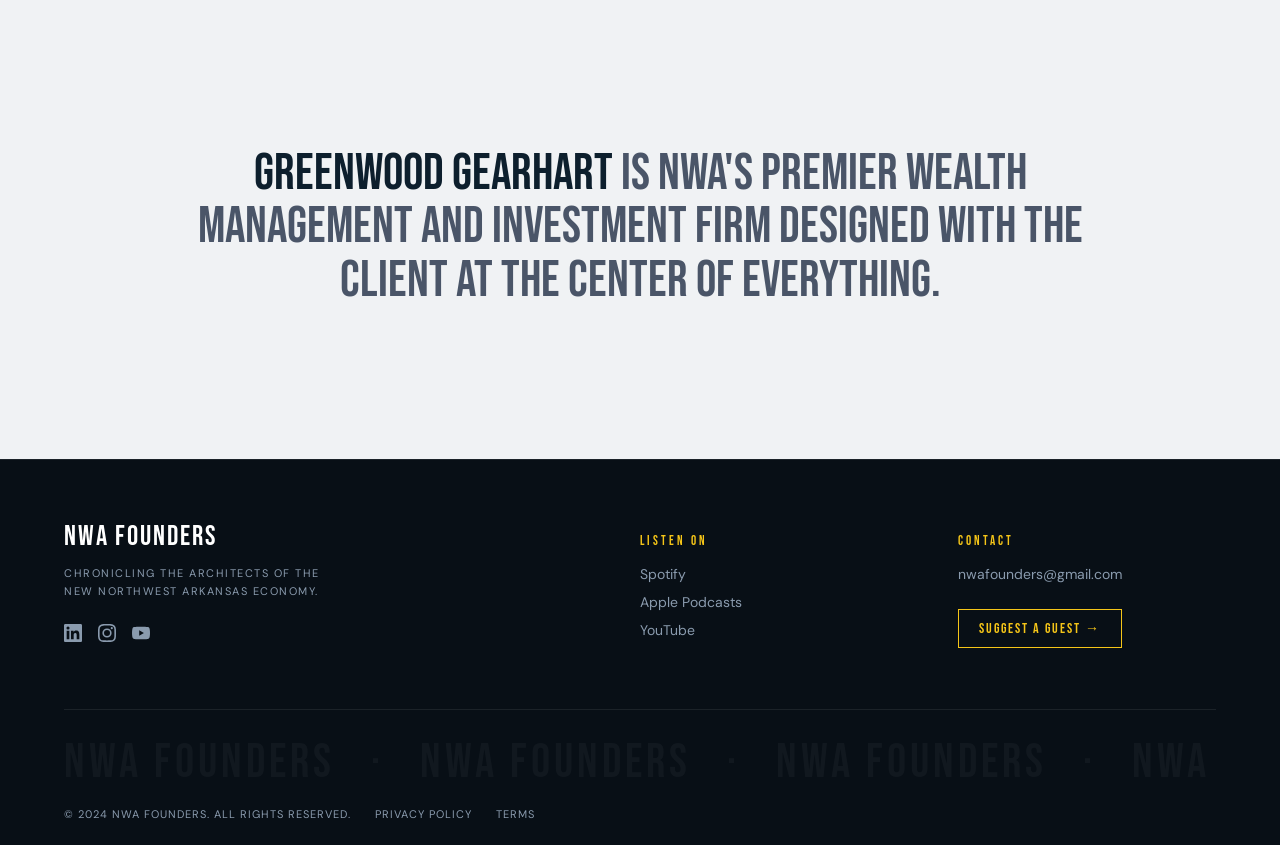
==== commit b7e6deea: "Polish: about section redesign, sponsor layout, marquee updates" ====
--- a/index.html
+++ b/index.html
@@ -64,15 +64,11 @@
         <a href="episodes.html" class="about-cta">LISTEN NOW →</a>
       </div>
       <div class="about-right">
-        <div class="host-photos">
-          <div class="host-card host-back">
-            <img src="assets/images/hosts/nick-beyer.jpg" alt="Nick Beyer" loading="lazy" />
-            <span class="host-label">CO-HOST / NICK BEYER</span>
-          </div>
-          <div class="host-card host-front">
-            <img src="assets/images/hosts/cameron-clark.jpg" alt="Cameron Clark" loading="lazy" />
-            <span class="host-label">CO-HOST / CAMERON CLARK</span>
-          </div>
+        <div class="about-fade-left"></div>
+        <div class="about-marquee-col">
+          <div class="about-row about-row-1"><div class="about-track" id="about-track-1"></div></div>
+          <div class="about-row about-row-2"><div class="about-track" id="about-track-2"></div></div>
+          <div class="about-row about-row-3"><div class="about-track" id="about-track-3"></div></div>
         </div>
       </div>
     </div>
--- a/css/styles.css
+++ b/css/styles.css
@@ -249,33 +249,88 @@
   min-height: 100vh;
   display: flex;
   align-items: center;
-  padding: 80px 5vw;
+  padding: 80px 0;
+  overflow: hidden;
 }
 
 .about-inner {
   display: grid;
   grid-template-columns: 1fr 1fr;
-  gap: 80px;
-  max-width: 1440px;
-  margin: 0 auto;
+  gap: 0;
   width: 100%;
   align-items: center;
 }
 
+.about-left {
+  padding: 60px 60px 60px 5vw;
+}
+
+.about-right {
+  position: relative;
+  overflow: hidden;
+}
+
+.about-marquee-col {
+  display: flex;
+  flex-direction: column;
+  gap: 12px;
+  padding: 20px 0;
+}
+
+.about-row {
+  overflow: hidden;
+}
+
+.about-track {
+  display: flex;
+  gap: 12px;
+  width: max-content;
+}
+
+.about-row-1 .about-track { animation: marqueeLeft 25s linear infinite; }
+.about-row-2 .about-track { animation: marqueeRight 25s linear infinite; }
+.about-row-3 .about-track { animation: marqueeLeft 25s linear infinite; }
+
+.about-tile {
+  width: 180px;
+  height: 180px;
+  flex-shrink: 0;
+  overflow: hidden;
+  position: relative;
+  background: var(--navy-mid);
+}
+
+.about-tile img {
+  width: 100%;
+  height: 100%;
+  object-fit: cover;
+  object-position: top;
+  filter: grayscale(80%);
+}
+
+.about-fade-left {
+  position: absolute;
+  top: 0;
+  left: 0;
+  bottom: 0;
+  width: 180px;
+  background: linear-gradient(to left, transparent, var(--navy-dark));
+  z-index: 2;
+  pointer-events: none;
+}
+
 .about-statement {
-  font-family: var(--font-display);
+  font-family: 'Bebas Neue', sans-serif;
   font-size: clamp(28px, 4vw, 56px);
   line-height: 1.05;
-  color: var(--white);
+  color: white;
   margin-bottom: 32px;
 }
 
-.about-name {
-  color: var(--sage);
-}
+.about-name { color: var(--sage); }
 
 .about-body {
-  font-family: var(--font-body);
+  font-family: 'DM Sans', sans-serif;
   font-size: 16px;
   color: var(--gray);
   line-height: 1.7;
@@ -284,7 +339,7 @@
 }
 
 .about-cta {
-  font-family: var(--font-display);
+  font-family: 'Bebas Neue', sans-serif;
   font-size: 16px;
   letter-spacing: 3px;
   color: var(--gold);
@@ -294,71 +349,7 @@
   transition: opacity 0.2s;
 }
 
-.about-cta:hover {
-  opacity: 0.7;
-}
-
-.about-right {
-  display: flex;
-  justify-content: center;
-  align-items: center;
-}
-
-.host-photos {
-  position: relative;
-  width: 380px;
-  height: 480px;
-}
-
-.host-card {
-  position: absolute;
-  width: 260px;
-  overflow: hidden;
-  border-radius: 4px;
-}
-
-.host-card img {
-  width: 100%;
-  height: 380px;
-  object-fit: cover;
-  object-position: top;
-  filter: grayscale(100%);
-}
-
-.host-label {
-  display: block;
-  background: rgba(8, 15, 22, 0.9);
-  color: var(--white);
-  font-family: var(--font-body);
-  font-size: 10px;
-  letter-spacing: 2px;
-  text-transform: uppercase;
-  padding: 8px 12px;
-  margin-top: 2px;
-}
-
-.host-back {
-  top: 0;
-  right: 0;
-  transform: rotate(3deg);
-  z-index: 1;
-}
-
-.host-front {
-  bottom: 0;
-  left: 0;
-  transform: rotate(-2deg);
-  z-index: 2;
-}
-
-.host-card:hover {
-  z-index: 3;
-  transition: transform 0.3s ease;
-}
-
-.host-front:hover {
-  transform: rotate(-2deg) scale(1.02);
-}
+.about-cta:hover { opacity: 0.7; }
 
 /* ── Marquee ── */
 #marquee-section {
@@ -996,8 +987,7 @@
     grid-template-columns: 1fr;
   }
 
-  .host-photos {
-    width: 100%;
+  .about-right {
     height: 360px;
     margin-top: 40px;
   }
--- a/css/animations.css
+++ b/css/animations.css
@@ -36,6 +36,15 @@
   }
 }
 
+@keyframes marqueeUp {
+  from {
+    transform: translateY(0);
+  }
+  to {
+    transform: translateY(-50%);
+  }
+}
+
 .animate-in {
   opacity: 0;
   animation: fadeSlideUp 0.8s ease forwards;
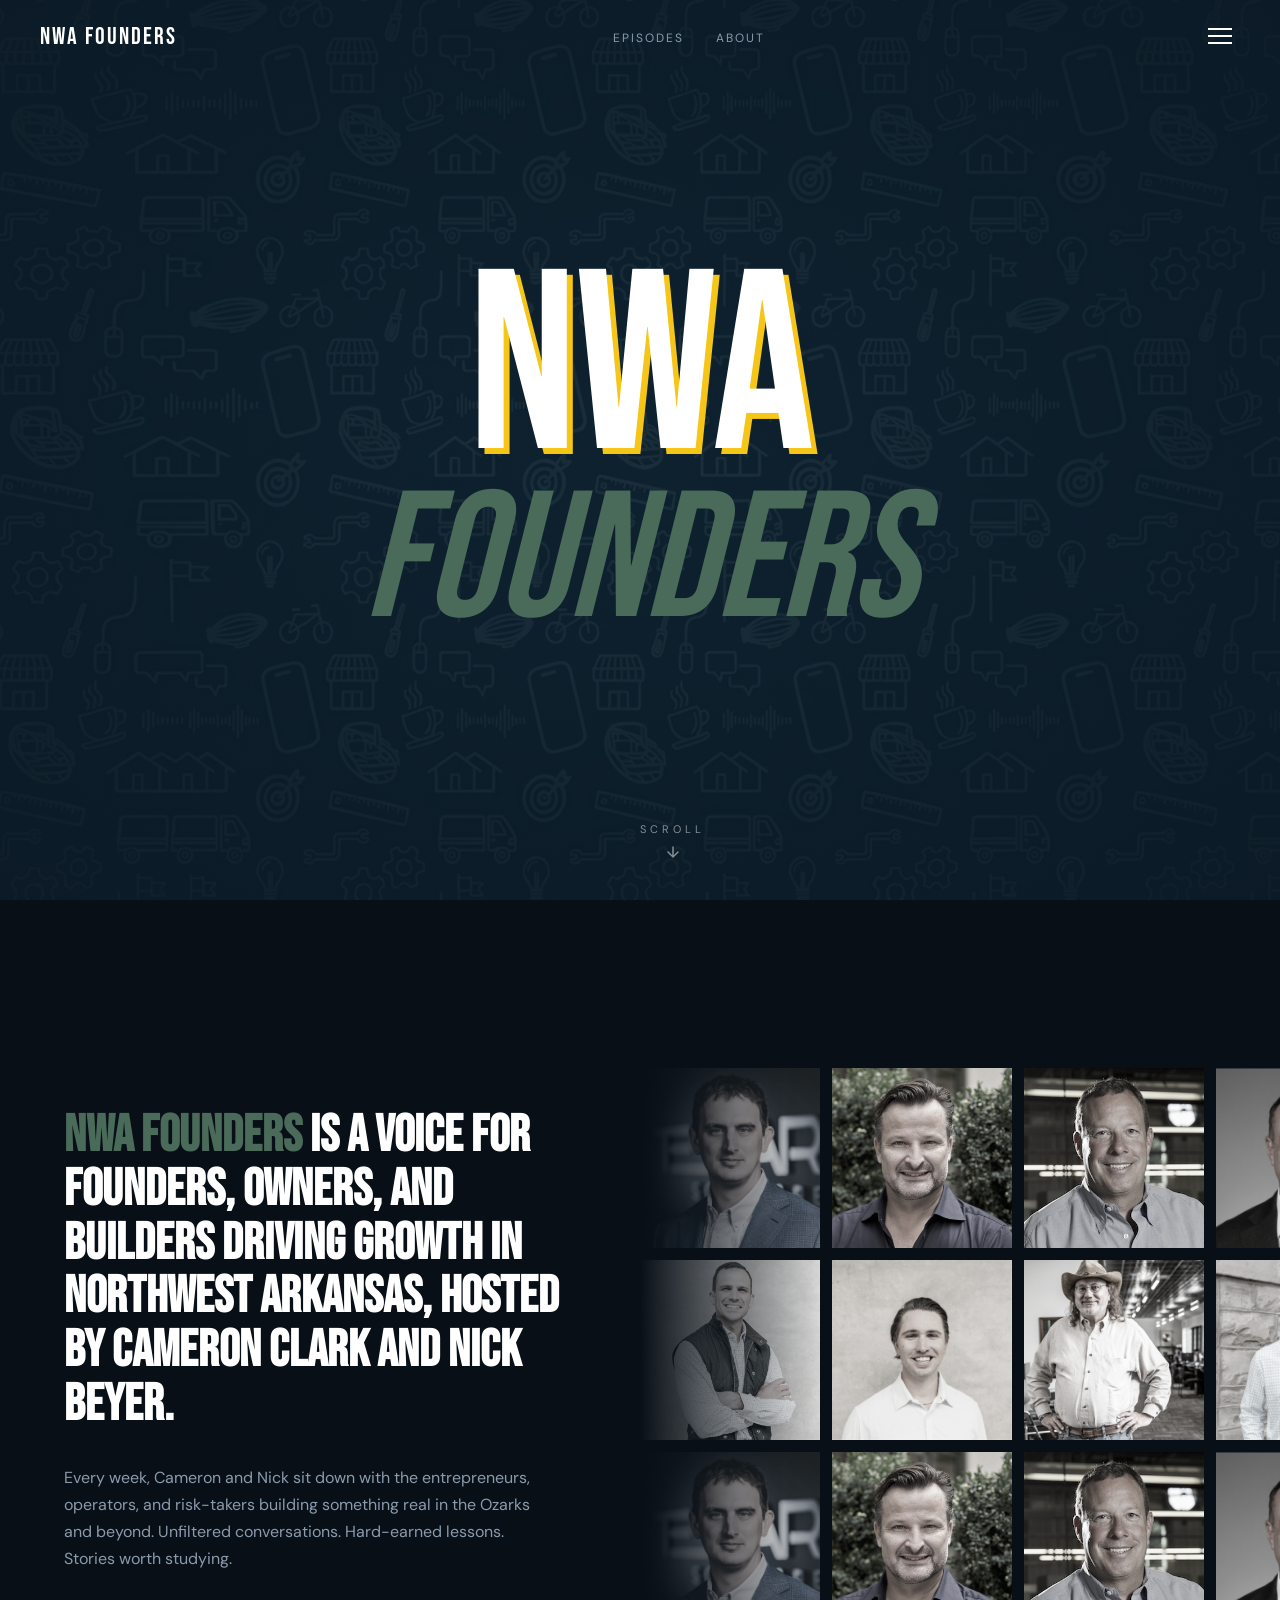
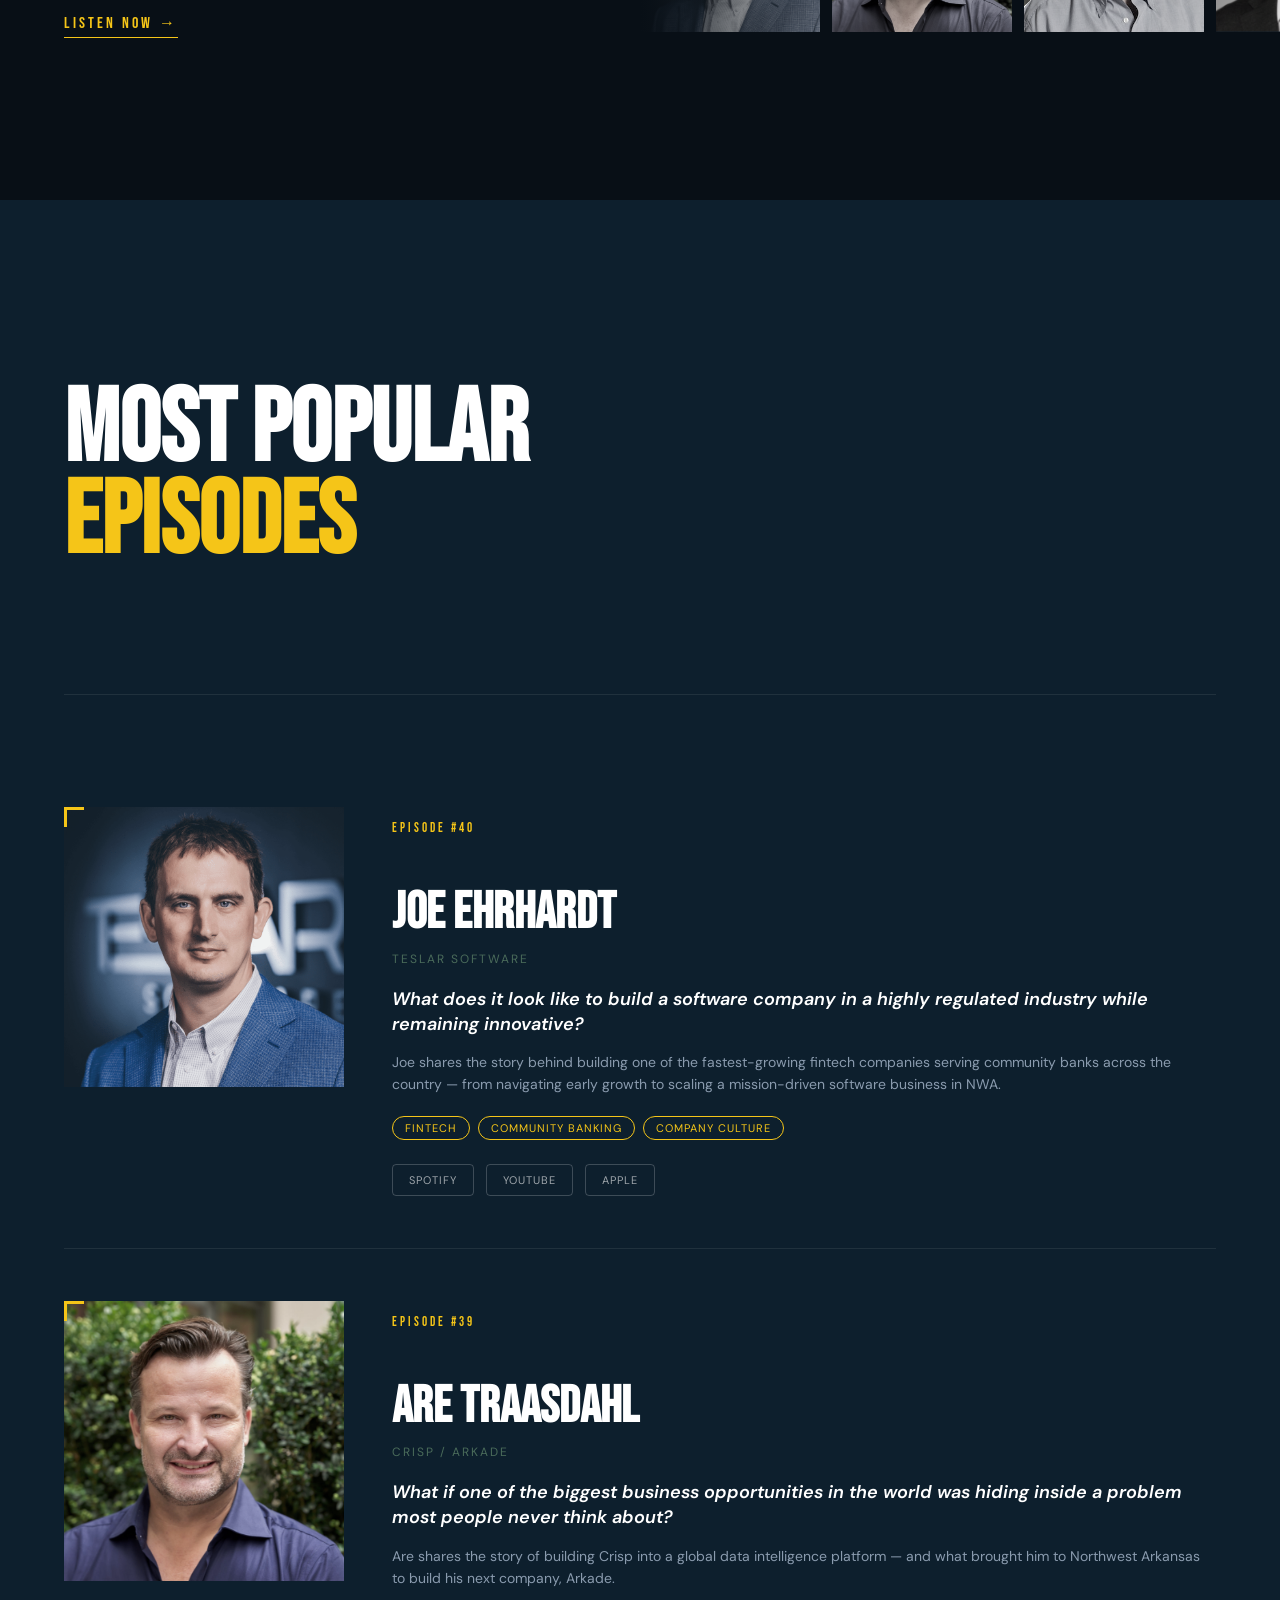
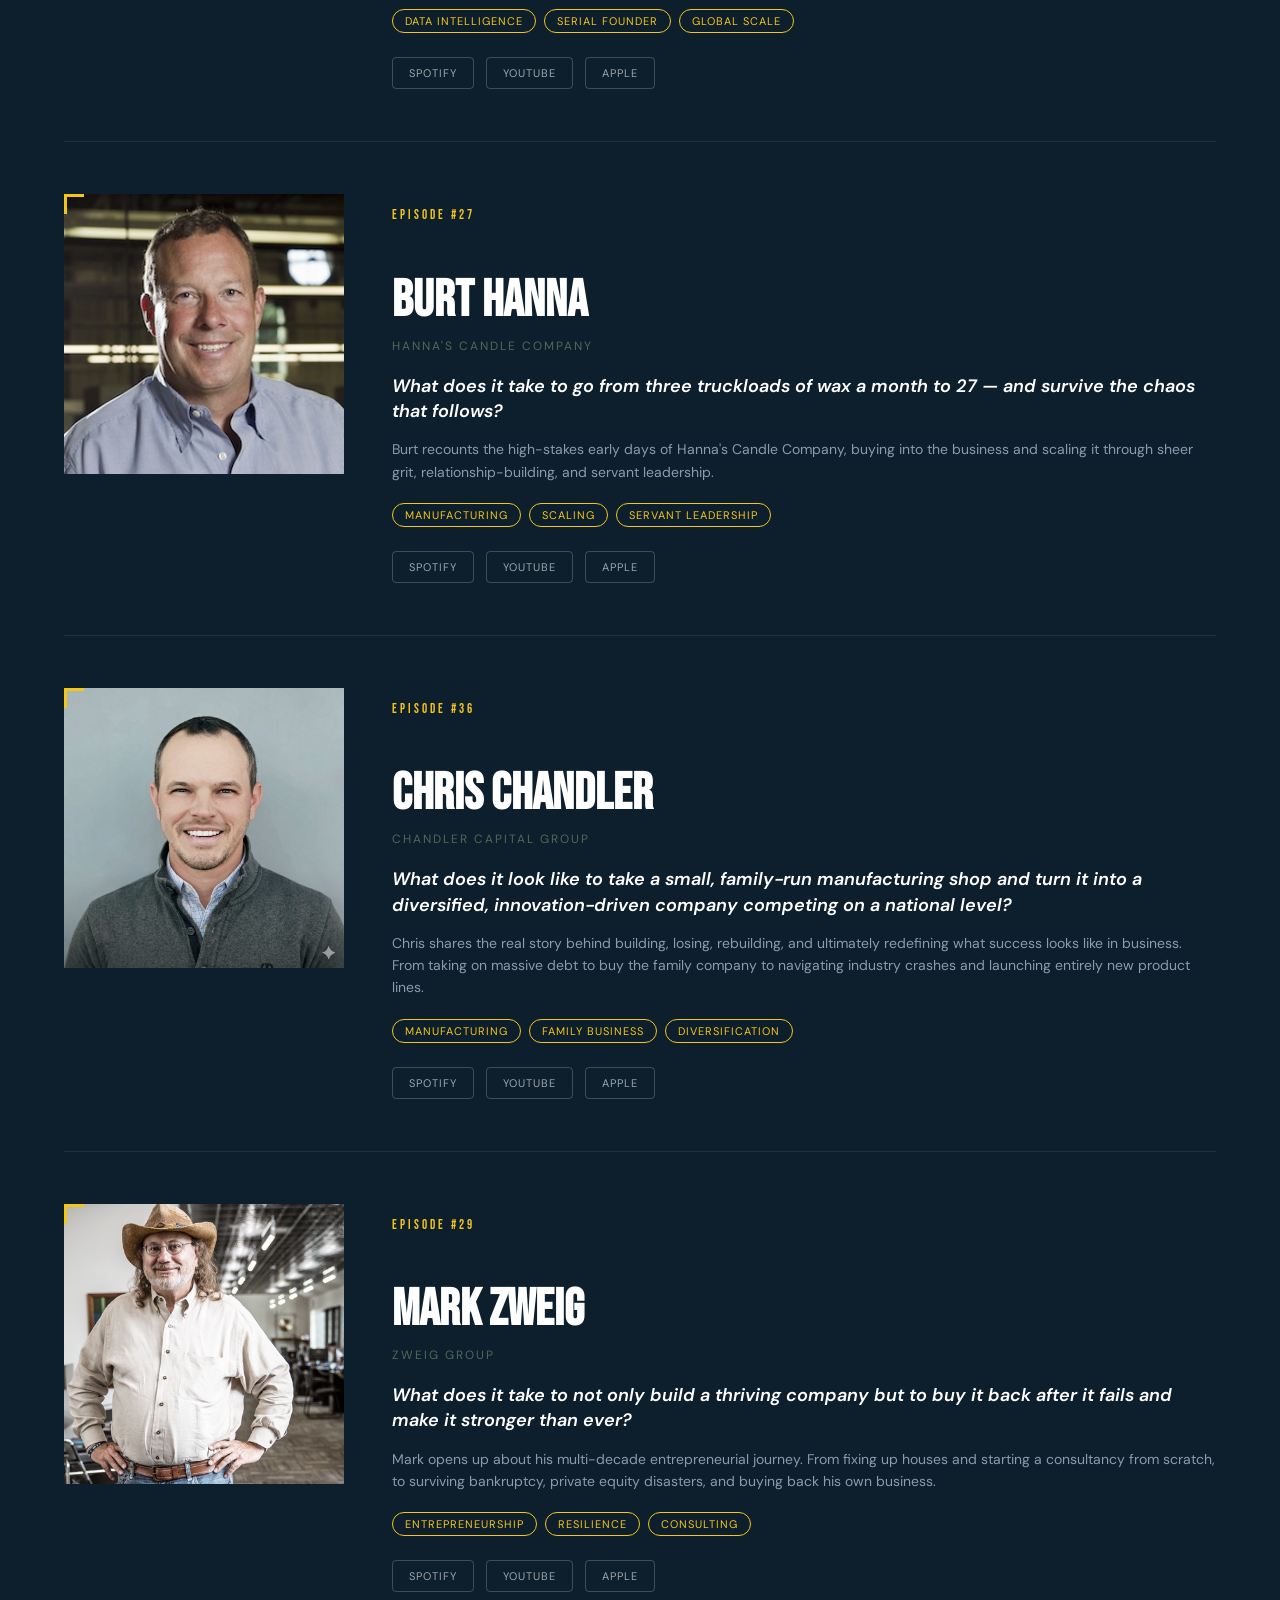
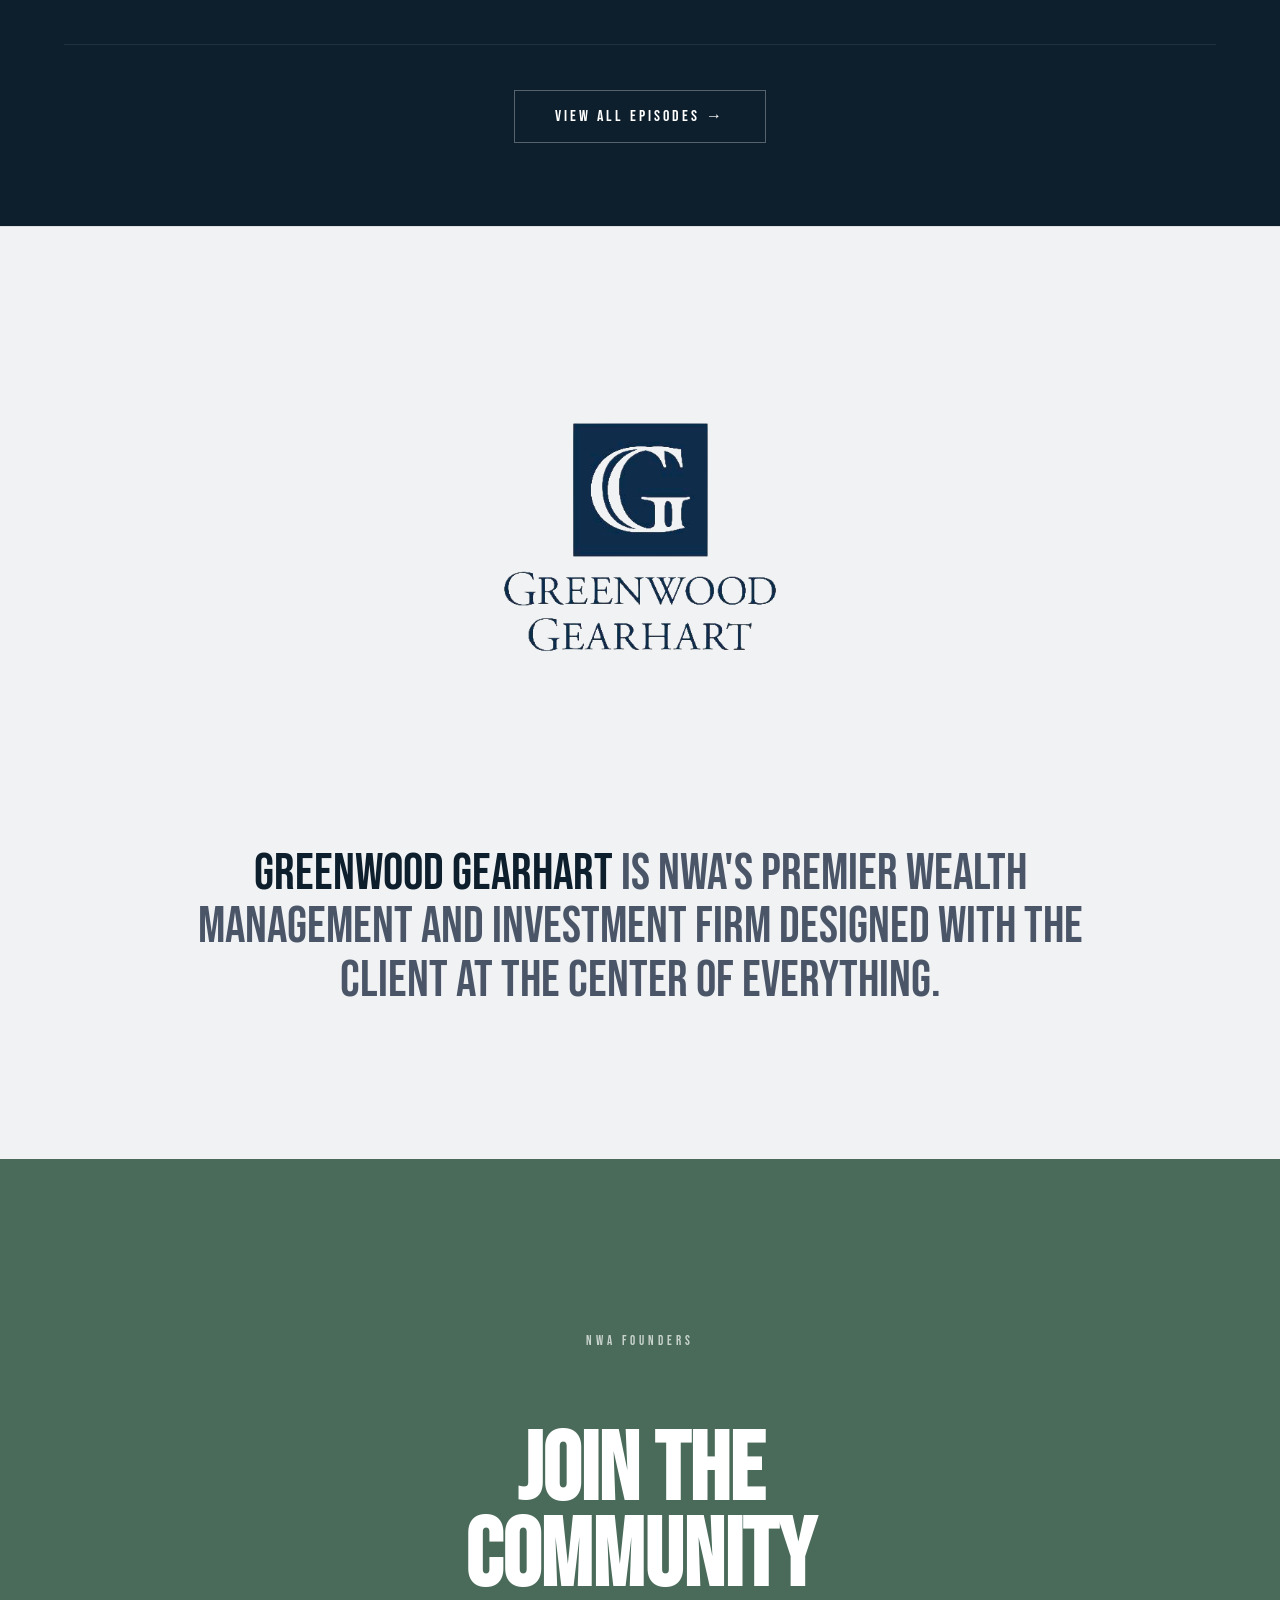
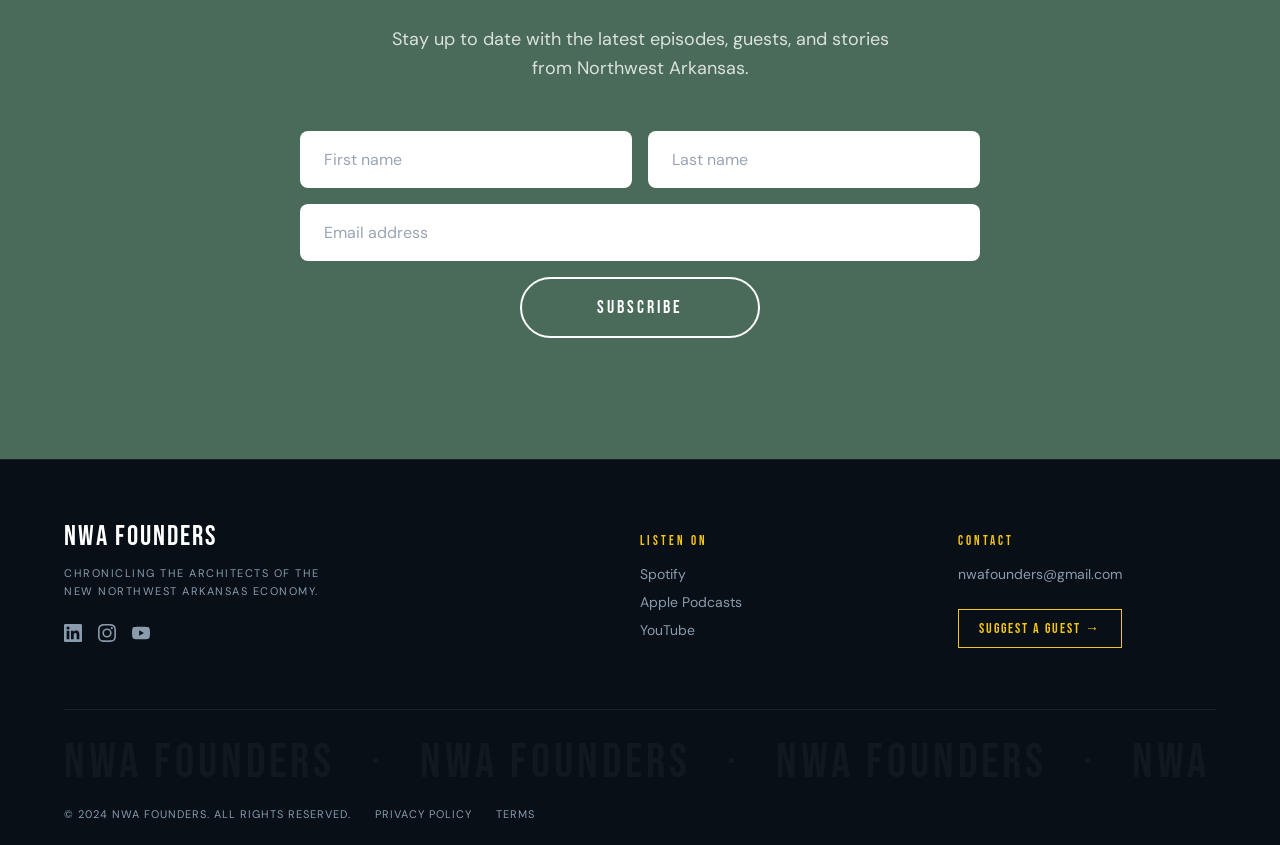
==== commit 2a392cef: "Fix marquee null check, restore about photo rows, add contact page" ====
--- a/index.html
+++ b/index.html
@@ -32,6 +32,7 @@
     <a href="index.html">Home</a>
     <a href="episodes.html">Episodes</a>
     <a href="about.html">About</a>
+    <a href="contact.html">Join the Community</a>
     <a href="mailto:nwafounders@gmail.com?subject=Guest Suggestion">Suggest a Guest</a>
     <a href="mailto:nwafounders@gmail.com">Contact</a>
   </div>
@@ -74,18 +75,6 @@
     </div>
   </section>
 
-  <section id="marquee-section">
-    <div class="marquee-row marquee-left">
-      <div class="marquee-track" id="track-1"></div>
-    </div>
-    <div class="marquee-row marquee-right">
-      <div class="marquee-track" id="track-2"></div>
-    </div>
-    <div class="marquee-row marquee-left">
-      <div class="marquee-track" id="track-3"></div>
-    </div>
-  </section>
-
   <section id="episodes">
     <div class="episodes-header">
       <h2 class="episodes-title">MOST POPULAR<br><span class="episodes-title-gold">EPISODES</span></h2>
@@ -104,6 +93,22 @@
         <img src="assets/images/sponsor/greenwood-gearheart.png" alt="Greenwood Gearhart" class="sponsor-logo" loading="lazy" />
       </a>
       <p class="sponsor-statement"><span class="sponsor-name">GREENWOOD GEARHART</span> IS NWA'S PREMIER WEALTH MANAGEMENT AND INVESTMENT FIRM DESIGNED WITH THE CLIENT AT THE CENTER OF EVERYTHING.</p>
+    </div>
+  </section>
+
+  <section id="contact-hero">
+    <div class="contact-hero-inner">
+      <p class="contact-label">NWA FOUNDERS</p>
+      <h1 class="contact-headline">JOIN THE<br>COMMUNITY</h1>
+      <p class="contact-sub">Stay up to date with the latest episodes, guests, and stories from Northwest Arkansas.</p>
+      <form class="contact-form" action="mailto:nwafounders@gmail.com" method="GET" enctype="text/plain">
+        <div class="contact-form-row">
+          <input type="text" name="First Name" placeholder="First name" class="contact-input" required />
+          <input type="text" name="Last Name" placeholder="Last name" class="contact-input" required />
+        </div>
+        <input type="email" name="Email" placeholder="Email address" class="contact-input contact-input-full" required />
+        <button type="submit" class="contact-btn">SUBSCRIBE</button>
+      </form>
     </div>
   </section>
 
--- a/css/styles.css
+++ b/css/styles.css
@@ -787,6 +787,104 @@
   opacity: 0.7;
 }
 
+/* ── Contact Page ── */
+#contact-hero {
+  background: var(--sage);
+  min-height: 100vh;
+  display: flex;
+  align-items: center;
+  justify-content: center;
+  padding: 120px 5vw 80px;
+}
+
+.contact-hero-inner {
+  text-align: center;
+  max-width: 800px;
+  width: 100%;
+}
+
+#contact-hero .contact-label {
+  font-family: 'Bebas Neue', sans-serif;
+  font-size: 13px;
+  letter-spacing: 4px;
+  color: white;
+  opacity: 0.7;
+  margin-bottom: 16px;
+}
+
+.contact-headline {
+  font-family: 'Bebas Neue', sans-serif;
+  font-size: clamp(48px, 8vw, 96px);
+  color: white;
+  line-height: 0.9;
+  margin-bottom: 24px;
+}
+
+.contact-sub {
+  font-family: 'DM Sans', sans-serif;
+  font-size: 18px;
+  color: rgba(255, 255, 255, 0.8);
+  line-height: 1.6;
+  margin-bottom: 48px;
+  max-width: 500px;
+  margin-left: auto;
+  margin-right: auto;
+}
+
+.contact-form {
+  display: flex;
+  flex-direction: column;
+  gap: 16px;
+  max-width: 680px;
+  margin: 0 auto;
+}
+
+.contact-form-row {
+  display: grid;
+  grid-template-columns: 1fr 1fr;
+  gap: 16px;
+}
+
+.contact-input {
+  background: white;
+  border: none;
+  border-radius: 8px;
+  padding: 18px 24px;
+  font-family: 'DM Sans', sans-serif;
+  font-size: 16px;
+  color: var(--navy);
+  width: 100%;
+  outline: none;
+}
+
+.contact-input::placeholder {
+  color: #9AA5B4;
+}
+
+.contact-input-full {
+  width: 100%;
+}
+
+.contact-btn {
+  background: transparent;
+  border: 2px solid white;
+  border-radius: 50px;
+  padding: 18px 48px;
+  font-family: 'Bebas Neue', sans-serif;
+  font-size: 18px;
+  letter-spacing: 3px;
+  color: white;
+  cursor: pointer;
+  transition: all 0.3s ease;
+  align-self: center;
+  min-width: 240px;
+}
+
+.contact-btn:hover {
+  background: white;
+  color: var(--sage);
+}
+
 /* ── Sponsor ── */
 #sponsor {
   background: #F0F2F4;
